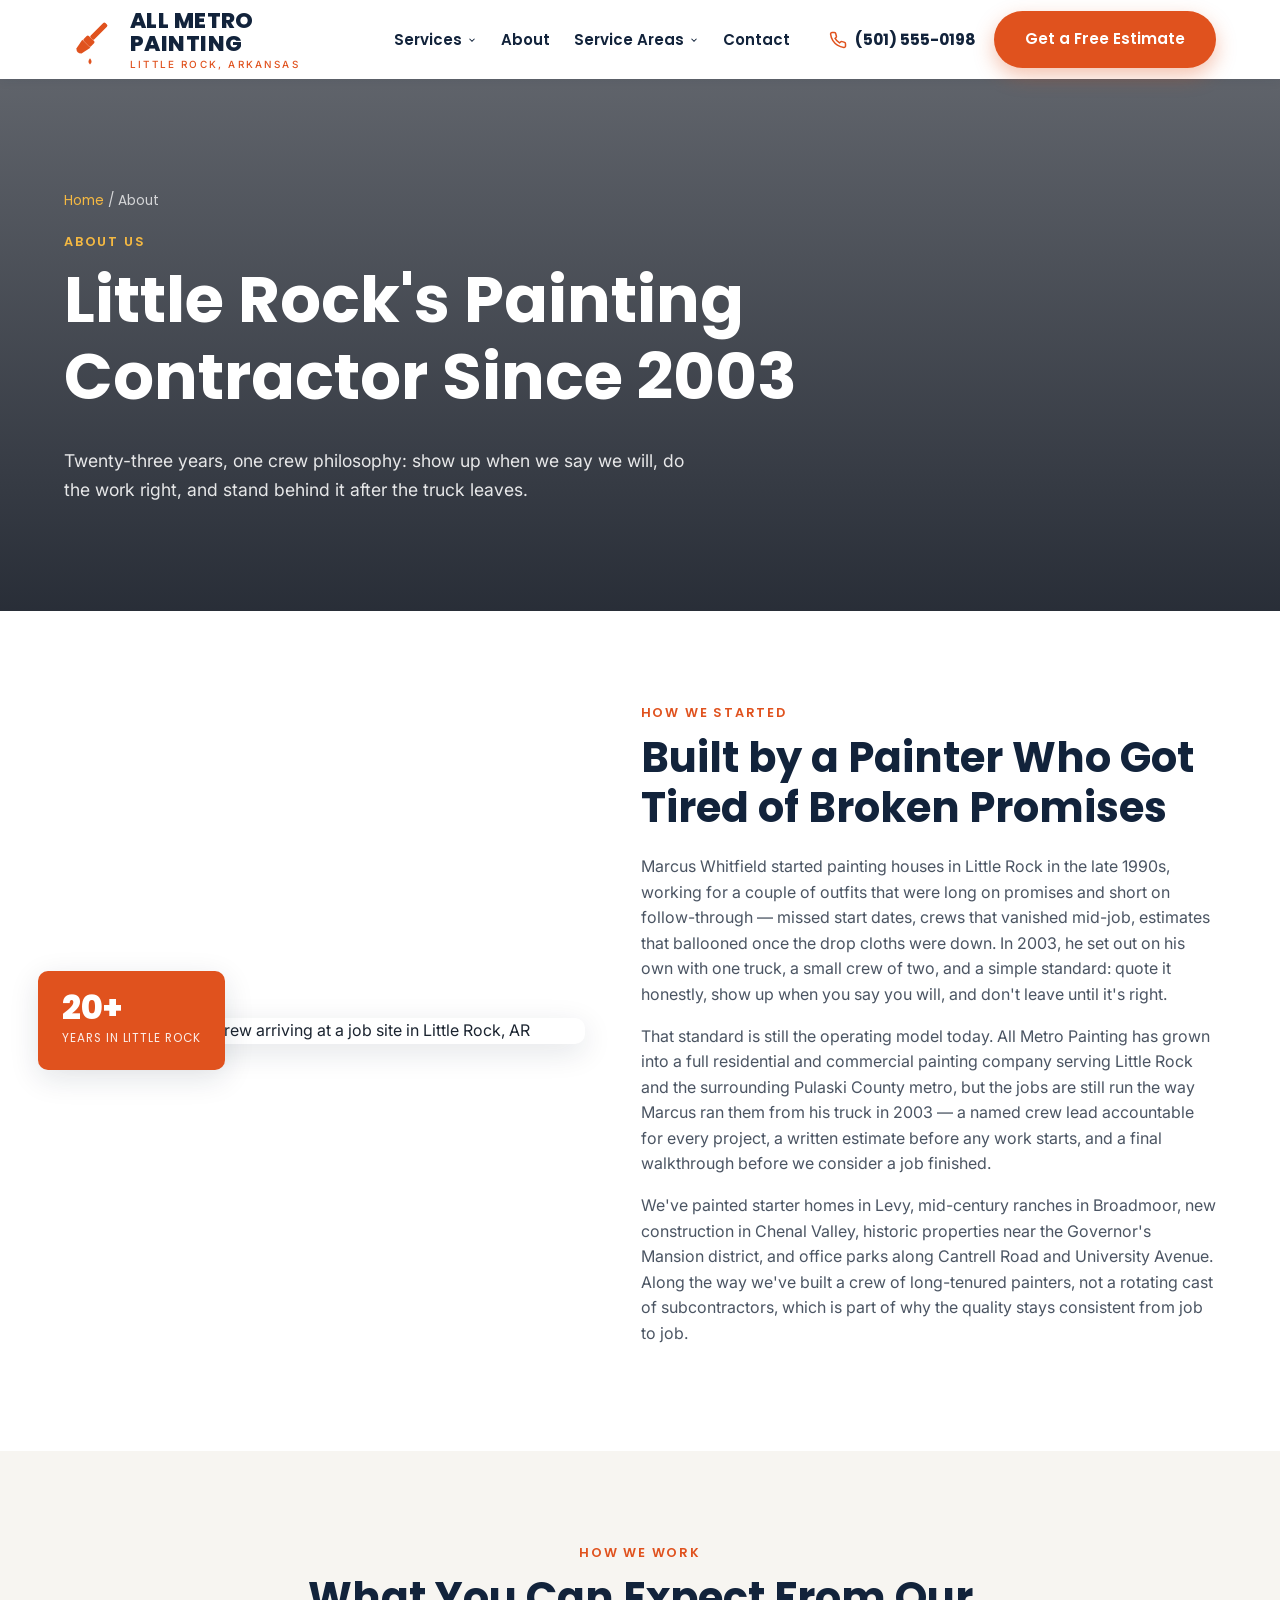
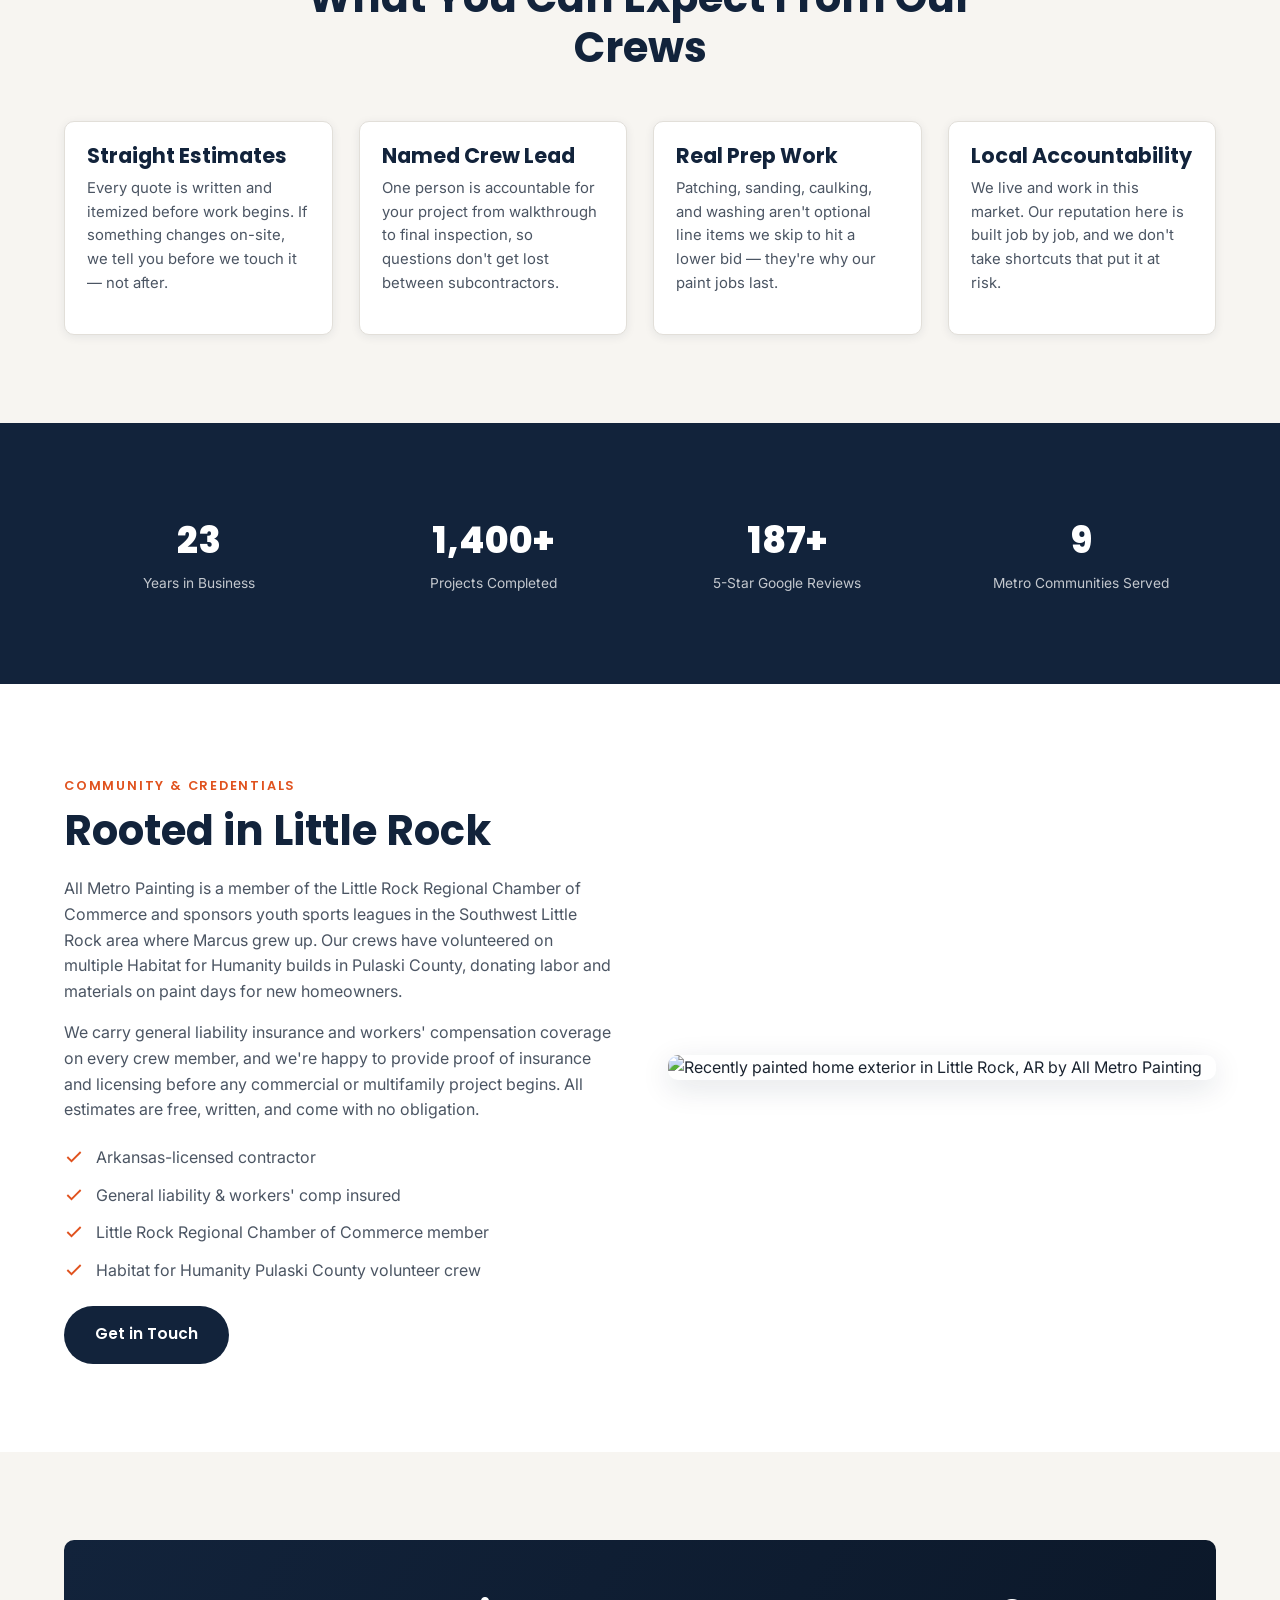
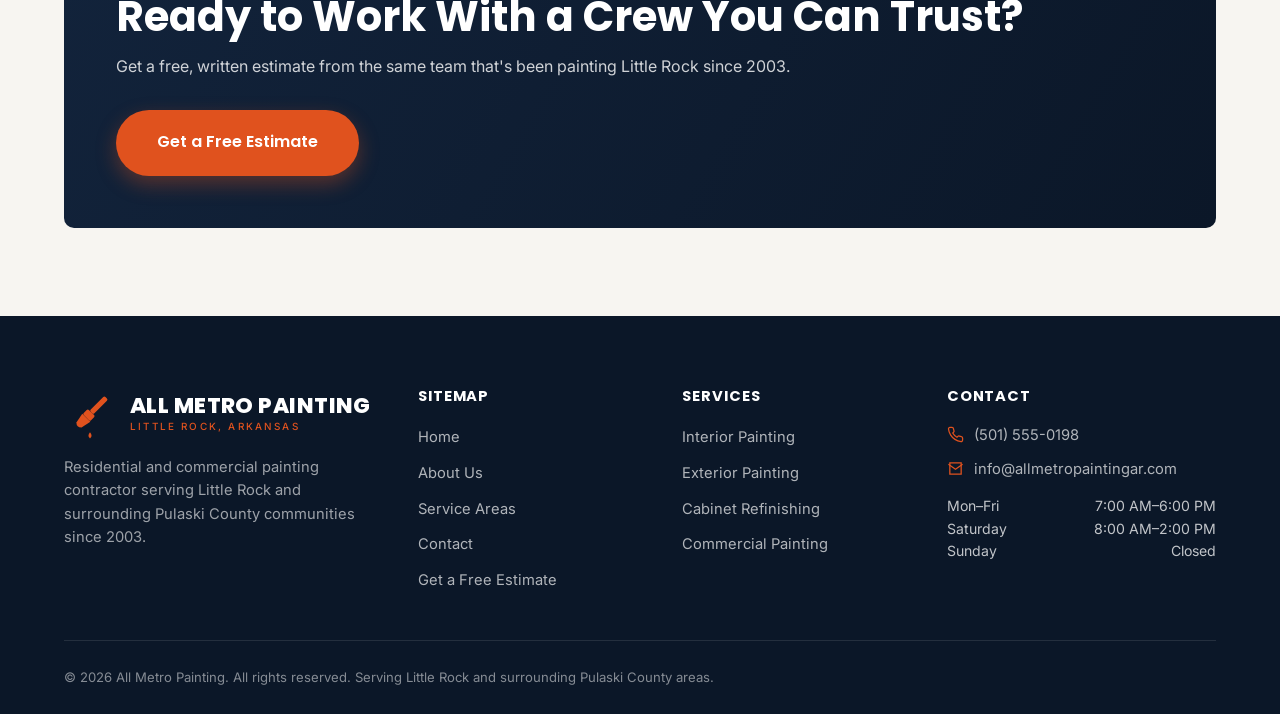
==== about.html @ 808b61f5 "Add files via upload Initial deployment" ====
<!DOCTYPE html>
<html lang="en">
<head>
<meta charset="UTF-8">
<meta name="viewport" content="width=device-width, initial-scale=1.0">
<title>About All Metro Painting | Little Rock Painting Contractor Since 2003</title>
<meta name="description" content="All Metro Painting has served Little Rock, AR and Pulaski County since 2003. Learn about our founder, our crew, and our approach to residential and commercial painting.">
<link rel="canonical" href="https://www.allmetropaintingar.com/about.html">
<link rel="preconnect" href="https://fonts.googleapis.com">
<link href="https://fonts.googleapis.com/css2?family=Inter:wght@400;500;600;700&family=Poppins:wght@600;700;800&display=swap" rel="stylesheet">
<link rel="stylesheet" href="css/style.css">
</head>
<body class="inner-page">

<header class="site-header">
  <div class="container nav-inner">
    <a href="index.html" class="brand" aria-label="All Metro Painting home">
      <svg class="brand-icon" viewBox="0 0 100 100" xmlns="http://www.w3.org/2000/svg" aria-hidden="true">
        <g transform="rotate(45 50 50)">
          <rect class="brush-body" x="45" y="6" width="10" height="40" rx="3"/>
          <rect class="brush-body" x="40" y="46" width="20" height="14" rx="3"/>
          <path class="brush-body" d="M39 60 L61 60 L57 80 Q50 87 43 80 Z"/>
        </g>
        <path class="drip" d="M50 85 Q56 92 50 97 Q44 92 50 85 Z"/>
      </svg>
      <span class="brand-word">ALL METRO PAINTING<span>Little Rock, Arkansas</span></span>
    </a>
    <nav aria-label="Primary">
      <ul class="nav-links">
        <li class="has-dropdown">
          <button class="nav-toplink" aria-haspopup="true">Services
            <svg class="caret" viewBox="0 0 24 24" fill="none" stroke="currentColor" stroke-width="2.5"><polyline points="6 9 12 15 18 9"/></svg>
          </button>
          <div class="dropdown mega">
            <a class="drop-link" href="services/interior-painting.html">
              <svg class="di" viewBox="0 0 24 24" fill="none" stroke="currentColor" stroke-width="1.8"><path d="M3 21h18M6 21V9l6-5 6 5v12M9 21v-6h6v6"/></svg>
              <span><strong>Interior Painting</strong><small>Walls, trim, ceilings & cabinetry</small></span>
            </a>
            <a class="drop-link" href="services/exterior-painting.html">
              <svg class="di" viewBox="0 0 24 24" fill="none" stroke="currentColor" stroke-width="1.8"><path d="M3 12l9-9 9 9M5 10v10h14V10"/></svg>
              <span><strong>Exterior Painting</strong><small>Siding, trim, stucco & fascia</small></span>
            </a>
            <a class="drop-link" href="services/cabinet-refinishing.html">
              <svg class="di" viewBox="0 0 24 24" fill="none" stroke="currentColor" stroke-width="1.8"><rect x="4" y="3" width="16" height="18" rx="1"/><path d="M12 3v18M8 8h.01M16 14h.01"/></svg>
              <span><strong>Cabinet Refinishing</strong><small>Factory-smooth spray finishes</small></span>
            </a>
            <a class="drop-link" href="services/commercial-painting.html">
              <svg class="di" viewBox="0 0 24 24" fill="none" stroke="currentColor" stroke-width="1.8"><path d="M3 21h18M5 21V7l7-4 7 4v14M9 21v-5h6v5M9 10h.01M15 10h.01M9 14h.01M15 14h.01"/></svg>
              <span><strong>Commercial Painting</strong><small>Retail, office & multifamily</small></span>
            </a>
          </div>
        </li>
        <li><a href="about.html">About</a></li>
        <li class="has-dropdown">
          <button class="nav-toplink" aria-haspopup="true">Service Areas
            <svg class="caret" viewBox="0 0 24 24" fill="none" stroke="currentColor" stroke-width="2.5"><polyline points="6 9 12 15 18 9"/></svg>
          </button>
          <div class="dropdown areas-drop">
            <a class="drop-link" href="service-areas.html"><span><strong>Little Rock</strong><small>Primary service area</small></span></a>
            <a class="drop-link" href="service-areas.html#north-little-rock"><span><strong>North Little Rock</strong></span></a>
            <a class="drop-link" href="service-areas.html#sherwood"><span><strong>Sherwood</strong></span></a>
            <a class="drop-link" href="service-areas.html#maumelle"><span><strong>Maumelle</strong></span></a>
            <a class="drop-link" href="service-areas.html#jacksonville"><span><strong>Jacksonville</strong></span></a>
            <a class="drop-link" href="service-areas.html#cabot"><span><strong>Cabot</strong></span></a>
            <a class="drop-link" href="service-areas.html#bryant"><span><strong>Bryant</strong></span></a>
            <a class="drop-link" href="service-areas.html#benton"><span><strong>Benton</strong></span></a>
            <a class="drop-link" href="service-areas.html#conway"><span><strong>Conway</strong></span></a>
          </div>
        </li>
        <li><a href="contact.html">Contact</a></li>
      </ul>
    </nav>
    <div class="nav-right">
      <a href="tel:+15015550198" class="nav-phone">
        <svg viewBox="0 0 24 24" fill="none" stroke="currentColor" stroke-width="2"><path d="M22 16.92v3a2 2 0 0 1-2.18 2 19.8 19.8 0 0 1-8.63-3.07 19.5 19.5 0 0 1-6-6 19.8 19.8 0 0 1-3.07-8.67A2 2 0 0 1 4.11 2h3a2 2 0 0 1 2 1.72c.127.96.362 1.903.7 2.81a2 2 0 0 1-.45 2.11L8.09 9.91a16 16 0 0 0 6 6l1.27-1.27a2 2 0 0 1 2.11-.45c.907.338 1.85.573 2.81.7A2 2 0 0 1 22 16.92z"/></svg>
        <span class="nav-phone-text">(501) 555-0198</span>
      </a>
      <a href="#" class="btn btn-accent" data-open-quote="">Get a Free Estimate</a>
      <button class="nav-toggle" aria-label="Open menu">
        <svg viewBox="0 0 24 24" fill="none" stroke="currentColor" stroke-width="2"><line x1="3" y1="6" x2="21" y2="6"/><line x1="3" y1="12" x2="21" y2="12"/><line x1="3" y1="18" x2="21" y2="18"/></svg>
      </button>
    </div>
  </div>
</header>

<div class="drawer-backdrop"></div>
<div class="mobile-drawer">
  <div class="mobile-drawer-head">
    <span class="brand-word" style="color:var(--navy)">ALL METRO<span>Little Rock, Arkansas</span></span>
    <button class="modal-close drawer-close" aria-label="Close menu">
      <svg viewBox="0 0 24 24" fill="none" stroke="currentColor" stroke-width="2"><line x1="18" y1="6" x2="6" y2="18"/><line x1="6" y1="6" x2="18" y2="18"/></svg>
    </button>
  </div>
  <ul>
    <li>
      <button class="m-toggle">Services
        <svg width="18" height="18" viewBox="0 0 24 24" fill="none" stroke="currentColor" stroke-width="2.5"><polyline points="6 9 12 15 18 9"/></svg>
      </button>
      <div class="mobile-sub">
        <a href="services/interior-painting.html">Interior Painting</a>
        <a href="services/exterior-painting.html">Exterior Painting</a>
        <a href="services/cabinet-refinishing.html">Cabinet Refinishing</a>
        <a href="services/commercial-painting.html">Commercial Painting</a>
      </div>
    </li>
    <li><a href="about.html">About</a></li>
    <li>
      <button class="m-toggle">Service Areas
        <svg width="18" height="18" viewBox="0 0 24 24" fill="none" stroke="currentColor" stroke-width="2.5"><polyline points="6 9 12 15 18 9"/></svg>
      </button>
      <div class="mobile-sub">
        <a href="service-areas.html">Little Rock</a>
        <a href="service-areas.html#north-little-rock">North Little Rock</a>
        <a href="service-areas.html#sherwood">Sherwood</a>
        <a href="service-areas.html#maumelle">Maumelle</a>
        <a href="service-areas.html#jacksonville">Jacksonville</a>
        <a href="service-areas.html#cabot">Cabot</a>
        <a href="service-areas.html#bryant">Bryant</a>
        <a href="service-areas.html#benton">Benton</a>
        <a href="service-areas.html#conway">Conway</a>
      </div>
    </li>
    <li><a href="contact.html">Contact</a></li>
    <li><a href="tel:+15015550198">(501) 555-0198</a></li>
  </ul>
  <a href="#" class="btn btn-accent btn-block" data-open-quote="">Get a Free Estimate</a>
</div>

<!-- ===================== PAGE HEADER ===================== -->
<header class="page-header" style="background-image:url('images/about-team.jpg');">
  <div class="container page-header-inner">
    <p class="breadcrumb"><a href="index.html">Home</a> / About</p>
    <span class="eyebrow">About Us</span>
    <h1>Little Rock's Painting Contractor Since 2003</h1>
    <p class="lead">Twenty-three years, one crew philosophy: show up when we say we will, do the work right, and stand behind it after the truck leaves.</p>
  </div>
</header>

<!-- ===================== STORY ===================== -->
<section>
  <div class="container about-grid">
    <div class="about-media">
      <img src="images/about-team.jpg" alt="All Metro Painting crew arriving at a job site in Little Rock, AR">
      <div class="about-badge"><span class="num">20+</span><span class="lbl">Years in Little Rock</span></div>
    </div>
    <div>
      <span class="eyebrow">How We Started</span>
      <h2>Built by a Painter Who Got Tired of Broken Promises</h2>
      <p>Marcus Whitfield started painting houses in Little Rock in the late 1990s, working for a couple of outfits that were long on promises and short on follow-through &mdash; missed start dates, crews that vanished mid-job, estimates that ballooned once the drop cloths were down. In 2003, he set out on his own with one truck, a small crew of two, and a simple standard: quote it honestly, show up when you say you will, and don't leave until it's right.</p>
      <p>That standard is still the operating model today. All Metro Painting has grown into a full residential and commercial painting company serving Little Rock and the surrounding Pulaski County metro, but the jobs are still run the way Marcus ran them from his truck in 2003 &mdash; a named crew lead accountable for every project, a written estimate before any work starts, and a final walkthrough before we consider a job finished.</p>
      <p>We've painted starter homes in Levy, mid-century ranches in Broadmoor, new construction in Chenal Valley, historic properties near the Governor's Mansion district, and office parks along Cantrell Road and University Avenue. Along the way we've built a crew of long-tenured painters, not a rotating cast of subcontractors, which is part of why the quality stays consistent from job to job.</p>
    </div>
  </div>
</section>

<!-- ===================== VALUES ===================== -->
<section class="section-alt">
  <div class="container">
    <div class="section-head center">
      <span class="eyebrow">How We Work</span>
      <h2>What You Can Expect From Our Crews</h2>
    </div>
    <div class="services-grid" style="grid-template-columns:repeat(4,1fr);">
      <div class="service-card"><div class="body">
        <h3>Straight Estimates</h3>
        <p>Every quote is written and itemized before work begins. If something changes on-site, we tell you before we touch it &mdash; not after.</p>
      </div></div>
      <div class="service-card"><div class="body">
        <h3>Named Crew Lead</h3>
        <p>One person is accountable for your project from walkthrough to final inspection, so questions don't get lost between subcontractors.</p>
      </div></div>
      <div class="service-card"><div class="body">
        <h3>Real Prep Work</h3>
        <p>Patching, sanding, caulking, and washing aren't optional line items we skip to hit a lower bid &mdash; they're why our paint jobs last.</p>
      </div></div>
      <div class="service-card"><div class="body">
        <h3>Local Accountability</h3>
        <p>We live and work in this market. Our reputation here is built job by job, and we don't take shortcuts that put it at risk.</p>
      </div></div>
    </div>
  </div>
</section>

<!-- ===================== STATS ===================== -->
<section class="section-navy">
  <div class="container stat-band">
    <div class="stat"><span class="num">23</span><span class="lbl">Years in Business</span></div>
    <div class="stat"><span class="num">1,400+</span><span class="lbl">Projects Completed</span></div>
    <div class="stat"><span class="num">187+</span><span class="lbl">5-Star Google Reviews</span></div>
    <div class="stat"><span class="num">9</span><span class="lbl">Metro Communities Served</span></div>
  </div>
</section>

<!-- ===================== COMMUNITY / CREDENTIALS ===================== -->
<section>
  <div class="container split reverse">
    <div>
      <span class="eyebrow">Community &amp; Credentials</span>
      <h2>Rooted in Little Rock</h2>
      <p>All Metro Painting is a member of the Little Rock Regional Chamber of Commerce and sponsors youth sports leagues in the Southwest Little Rock area where Marcus grew up. Our crews have volunteered on multiple Habitat for Humanity builds in Pulaski County, donating labor and materials on paint days for new homeowners.</p>
      <p>We carry general liability insurance and workers' compensation coverage on every crew member, and we're happy to provide proof of insurance and licensing before any commercial or multifamily project begins. All estimates are free, written, and come with no obligation.</p>
      <ul class="checklist">
        <li><svg viewBox="0 0 24 24" fill="none" stroke="currentColor" stroke-width="2.2"><polyline points="20 6 9 17 4 12"/></svg> Arkansas-licensed contractor</li>
        <li><svg viewBox="0 0 24 24" fill="none" stroke="currentColor" stroke-width="2.2"><polyline points="20 6 9 17 4 12"/></svg> General liability &amp; workers' comp insured</li>
        <li><svg viewBox="0 0 24 24" fill="none" stroke="currentColor" stroke-width="2.2"><polyline points="20 6 9 17 4 12"/></svg> Little Rock Regional Chamber of Commerce member</li>
        <li><svg viewBox="0 0 24 24" fill="none" stroke="currentColor" stroke-width="2.2"><polyline points="20 6 9 17 4 12"/></svg> Habitat for Humanity Pulaski County volunteer crew</li>
      </ul>
      <a href="contact.html" class="btn btn-navy">Get in Touch</a>
    </div>
    <div class="media">
      <img src="images/hero-exterior-painting.jpg" alt="Recently painted home exterior in Little Rock, AR by All Metro Painting">
    </div>
  </div>
</section>

<!-- ===================== CTA BAND ===================== -->
<section class="section-alt">
  <div class="container">
    <div class="cta-band">
      <div>
        <h2>Ready to Work With a Crew You Can Trust?</h2>
        <p>Get a free, written estimate from the same team that's been painting Little Rock since 2003.</p>
      </div>
      <a href="#" class="btn btn-accent btn-lg" data-open-quote="">Get a Free Estimate</a>
    </div>
  </div>
</section>

<!-- ===================== FOOTER ===================== -->
<footer class="site-footer">
  <div class="container">
    <div class="footer-grid">
      <div class="footer-brand">
        <a href="index.html" class="brand">
          <svg class="brand-icon" viewBox="0 0 100 100" xmlns="http://www.w3.org/2000/svg" aria-hidden="true" width="42" height="42">
            <g transform="rotate(45 50 50)">
              <rect class="brush-body" x="45" y="6" width="10" height="40" rx="3"/>
              <rect class="brush-body" x="40" y="46" width="20" height="14" rx="3"/>
              <path class="brush-body" d="M39 60 L61 60 L57 80 Q50 87 43 80 Z"/>
            </g>
            <path class="drip" d="M50 85 Q56 92 50 97 Q44 92 50 85 Z"/>
          </svg>
          <span class="brand-word">ALL METRO PAINTING<span>Little Rock, Arkansas</span></span>
        </a>
        <p>Residential and commercial painting contractor serving Little Rock and surrounding Pulaski County communities since 2003.</p>
      </div>
      <div>
        <h4>Sitemap</h4>
        <ul>
          <li><a href="index.html">Home</a></li>
          <li><a href="about.html">About Us</a></li>
          <li><a href="service-areas.html">Service Areas</a></li>
          <li><a href="contact.html">Contact</a></li>
          <li><a href="#" data-open-quote="">Get a Free Estimate</a></li>
        </ul>
      </div>
      <div>
        <h4>Services</h4>
        <ul>
          <li><a href="services/interior-painting.html">Interior Painting</a></li>
          <li><a href="services/exterior-painting.html">Exterior Painting</a></li>
          <li><a href="services/cabinet-refinishing.html">Cabinet Refinishing</a></li>
          <li><a href="services/commercial-painting.html">Commercial Painting</a></li>
        </ul>
      </div>
      <div>
        <h4>Contact</h4>
        <ul class="footer-contact">
          <li><svg viewBox="0 0 24 24" fill="none" stroke="currentColor" stroke-width="1.8"><path d="M22 16.92v3a2 2 0 0 1-2.18 2 19.8 19.8 0 0 1-8.63-3.07 19.5 19.5 0 0 1-6-6 19.8 19.8 0 0 1-3.07-8.67A2 2 0 0 1 4.11 2h3a2 2 0 0 1 2 1.72c.127.96.362 1.903.7 2.81a2 2 0 0 1-.45 2.11L8.09 9.91a16 16 0 0 0 6 6l1.27-1.27a2 2 0 0 1 2.11-.45c.907.338 1.85.573 2.81.7A2 2 0 0 1 22 16.92z"/></svg> <a href="tel:+15015550198">(501) 555-0198</a></li>
          <li><svg viewBox="0 0 24 24" fill="none" stroke="currentColor" stroke-width="1.8"><path d="M4 4h16v16H4z"/><path d="M22 6l-10 7L2 6"/></svg> <a href="mailto:info@allmetropaintingar.com">info@allmetropaintingar.com</a></li>
        </ul>
        <div style="margin-top:14px;">
          <div class="footer-hours-row"><span>Mon&ndash;Fri</span><span>7:00 AM&ndash;6:00 PM</span></div>
          <div class="footer-hours-row"><span>Saturday</span><span>8:00 AM&ndash;2:00 PM</span></div>
          <div class="footer-hours-row"><span>Sunday</span><span>Closed</span></div>
        </div>
      </div>
    </div>
    <div class="footer-bottom">
      <span>&copy; 2026 All Metro Painting. All rights reserved. Serving Little Rock and surrounding Pulaski County areas.</span>
    </div>
  </div>
</footer>

<!-- ===================== QUOTE MODAL ===================== -->
<div class="modal-overlay">
  <div class="modal-box">
    <button class="modal-close" data-close-quote aria-label="Close">
      <svg viewBox="0 0 24 24" fill="none" stroke="currentColor" stroke-width="2"><line x1="18" y1="6" x2="6" y2="18"/><line x1="6" y1="6" x2="18" y2="18"/></svg>
    </button>
    <h2>Get a Free Estimate</h2>
    <p class="sub">Fill out the form and a member of our Little Rock team will follow up within one business day.</p>
    <form id="quote-form" class="js-quote-form">
      <div class="form-row">
        <div class="form-field"><label for="quote-name">Full Name</label><input type="text" id="quote-name" required></div>
        <div class="form-field"><label for="quote-phone">Phone</label><input type="tel" id="quote-phone" required></div>
      </div>
      <div class="form-field"><label for="quote-email">Email</label><input type="email" id="quote-email" required></div>
      <div class="form-field">
        <label for="quote-service">Service Needed</label>
        <select id="quote-service">
          <option value="">Select a service</option>
          <option value="interior">Interior Painting</option>
          <option value="exterior">Exterior Painting</option>
          <option value="cabinets">Cabinet Refinishing</option>
          <option value="commercial">Commercial Painting</option>
        </select>
      </div>
      <div class="form-field"><label for="quote-details">Project Details</label><textarea id="quote-details" rows="4" placeholder="Tell us about your space, timeline, and any details that help us scope the job."></textarea></div>
      <button type="submit" class="btn btn-accent btn-block btn-lg">Request Free Estimate</button>
      <p class="form-note">By submitting, you agree to be contacted about your project. We never share your information.</p>
    </form>
    <div class="form-success">
      <svg viewBox="0 0 24 24" fill="none" stroke="currentColor" stroke-width="1.6"><circle cx="12" cy="12" r="10"/><polyline points="8 12 11 15 16 9"/></svg>
      <h2>Request Received</h2>
      <p>Thanks &mdash; a member of our team will reach out within one business day to schedule your free estimate.</p>
    </div>
  </div>
</div>

<script src="js/script.js"></script>
</body>
</html>
---- css/style.css ----
/* ==========================================================================
   All Metro Painting — core stylesheet
   ========================================================================== */

:root {
  --navy: #12233B;
  --navy-dark: #0B1728;
  --navy-light: #1E3A5F;
  --accent: #E0521E;
  --accent-dark: #B93F13;
  --gold: #F5B942;
  --offwhite: #F7F5F1;
  --cream: #FBF9F6;
  --white: #FFFFFF;
  --ink: #1B2430;
  --gray-700: #4B5563;
  --gray-500: #6B7280;
  --gray-300: #D6D3CC;
  --gray-200: #E7E4DD;
  --border: #E2DFD9;

  --font-head: 'Poppins', 'Segoe UI', Arial, sans-serif;
  --font-body: 'Inter', 'Segoe UI', Arial, sans-serif;

  --container: 1200px;
  --radius: 10px;
  --radius-sm: 6px;
  --shadow-sm: 0 2px 10px rgba(18, 35, 59, 0.08);
  --shadow-md: 0 8px 30px rgba(18, 35, 59, 0.12);
  --shadow-lg: 0 20px 50px rgba(18, 35, 59, 0.22);
}

* { box-sizing: border-box; }
html { scroll-behavior: smooth; }

body {
  margin: 0;
  font-family: var(--font-body);
  color: var(--ink);
  background: var(--white);
  line-height: 1.6;
  -webkit-font-smoothing: antialiased;
}

img { max-width: 100%; display: block; }
a { color: inherit; text-decoration: none; }
ul { margin: 0; padding: 0; list-style: none; }
button { font-family: inherit; cursor: pointer; }

h1, h2, h3, h4 {
  font-family: var(--font-head);
  color: var(--navy);
  line-height: 1.2;
  margin: 0 0 .5em;
  font-weight: 700;
}

h1 { font-size: clamp(2.4rem, 5vw, 4rem); }
h2 { font-size: clamp(1.9rem, 3.4vw, 2.6rem); }
h3 { font-size: 1.3rem; }
p { margin: 0 0 1em; color: var(--gray-700); }

.container {
  max-width: var(--container);
  margin: 0 auto;
  padding: 0 24px;
}

.eyebrow {
  display: inline-block;
  font-family: var(--font-head);
  font-weight: 600;
  font-size: .8rem;
  letter-spacing: .14em;
  text-transform: uppercase;
  color: var(--accent);
  margin-bottom: .75em;
}

.section-head {
  max-width: 720px;
  margin: 0 0 3rem;
}
.section-head.center { margin-left: auto; margin-right: auto; text-align: center; }
.section-head p { font-size: 1.08rem; }

section { padding: 5.5rem 0; }
.section-alt { background: var(--offwhite); }
.section-navy { background: var(--navy); color: var(--white); }
.section-navy h2, .section-navy h3 { color: var(--white); }
.section-navy p { color: rgba(255,255,255,.78); }

/* ---------- Buttons ---------- */
.btn {
  display: inline-flex;
  align-items: center;
  justify-content: center;
  gap: .5em;
  padding: .95em 1.9em;
  border-radius: 999px;
  font-family: var(--font-head);
  font-weight: 600;
  font-size: .96rem;
  border: 2px solid transparent;
  transition: transform .15s ease, box-shadow .15s ease, background .15s ease, color .15s ease, border-color .15s ease;
  white-space: nowrap;
}
.btn-accent {
  background: var(--accent);
  color: var(--white);
  box-shadow: 0 8px 20px rgba(224,82,30,.35);
}
.btn-accent:hover { background: var(--accent-dark); transform: translateY(-2px); }
.btn-outline {
  background: transparent;
  color: var(--white);
  border-color: rgba(255,255,255,.55);
}
.btn-outline:hover { background: rgba(255,255,255,.12); border-color: var(--white); }
.btn-navy {
  background: var(--navy);
  color: var(--white);
}
.btn-navy:hover { background: var(--navy-light); transform: translateY(-2px); }
.btn-ghost-navy {
  background: transparent;
  color: var(--navy);
  border-color: var(--navy);
}
.btn-ghost-navy:hover { background: var(--navy); color: var(--white); }
.btn-block { width: 100%; }
.btn-lg { padding: 1.1em 2.4em; font-size: 1.02rem; }

/* ==========================================================================
   Header / Nav
   ========================================================================== */
.site-header {
  position: fixed;
  top: 0; left: 0; right: 0;
  z-index: 500;
  padding: 18px 0;
  transition: background .25s ease, box-shadow .25s ease, padding .25s ease;
}
.site-header.is-transparent {
  background: linear-gradient(to bottom, rgba(11,23,40,.55), rgba(11,23,40,0));
}
.site-header.is-solid,
.site-header.nav-solid {
  background: var(--white);
  box-shadow: var(--shadow-sm);
  padding: 10px 0;
}

.nav-inner {
  display: flex;
  align-items: center;
  justify-content: flex-start;
  gap: 28px;
}

/* Logo */
.brand {
  display: flex;
  align-items: center;
  gap: 14px;
}
.brand-icon { width: 52px; height: 52px; flex-shrink: 0; }
.brand-icon .drip { fill: var(--accent); }
.brand-icon .brush-body { fill: var(--accent); }
.brand-icon .brush-outline { stroke: var(--white); }
.site-header.is-solid .brand-icon .brush-outline,
.site-header.nav-solid .brand-icon .brush-outline { stroke: var(--white); }
.brand-word {
  font-family: var(--font-head);
  font-weight: 800;
  font-size: 1.36rem;
  letter-spacing: .02em;
  line-height: 1.05;
  color: var(--white);
  transition: color .2s ease;
}
.brand-word span {
  display: block;
  font-family: var(--font-body);
  font-weight: 500;
  font-size: .62rem;
  letter-spacing: .22em;
  text-transform: uppercase;
  color: var(--accent);
  margin-top: 3px;
}
.site-header.is-solid .brand-word,
.site-header.nav-solid .brand-word,
.page-header-inner .brand-word,
.inner-page .brand-word { color: var(--navy); }

/* Nav links */
.nav-links {
  display: flex;
  align-items: center;
  gap: 2px;
  margin: 0;
}
.nav-links > li { position: relative; }
.nav-links > li > a,
.nav-links > li > button.nav-toplink {
  display: flex;
  align-items: center;
  gap: 5px;
  padding: 10px 11px;
  font-family: var(--font-head);
  font-weight: 600;
  font-size: .94rem;
  color: var(--white);
  white-space: nowrap;
  border: none;
  background: none;
  border-radius: 6px;
  transition: color .2s ease, background .2s ease;
}
.site-header.is-solid .nav-links > li > a,
.site-header.nav-solid .nav-links > li > a,
.site-header.is-solid .nav-links > li > button.nav-toplink,
.site-header.nav-solid .nav-links > li > button.nav-toplink { color: var(--navy); }

.nav-links > li > a:hover,
.nav-links > li > button.nav-toplink:hover { background: rgba(255,255,255,.14); }
.site-header.is-solid .nav-links > li > a:hover,
.site-header.nav-solid .nav-links > li > a:hover,
.site-header.is-solid .nav-links > li > button.nav-toplink:hover,
.site-header.nav-solid .nav-links > li > button.nav-toplink:hover { background: var(--offwhite); }

.caret { width: 10px; height: 10px; transition: transform .2s ease; }
li.has-dropdown:hover .caret,
li.has-dropdown.open .caret { transform: rotate(180deg); }

.dropdown {
  position: absolute;
  top: 100%;
  left: 0;
  min-width: 300px;
  background: var(--white);
  border-radius: var(--radius);
  box-shadow: var(--shadow-lg);
  padding: 10px;
  opacity: 0;
  visibility: hidden;
  transform: translateY(8px);
  transition: opacity .18s ease, transform .18s ease, visibility .18s ease;
}
li.has-dropdown:hover .dropdown,
li.has-dropdown.open .dropdown { opacity: 1; visibility: visible; transform: translateY(4px); }

.dropdown.mega { min-width: 460px; padding: 16px; display: grid; grid-template-columns: 1fr 1fr; gap: 6px; }
.dropdown a.drop-link {
  display: flex;
  align-items: center;
  gap: 12px;
  padding: 12px;
  border-radius: 8px;
  color: var(--navy);
}
.dropdown a.drop-link:hover { background: var(--offwhite); }
.drop-link .di { width: 30px; height: 30px; color: var(--accent); flex-shrink: 0; }
.drop-link strong { display: block; font-family: var(--font-head); font-size: .92rem; }
.drop-link small { color: var(--gray-500); font-size: .78rem; }

.dropdown.areas-drop { min-width: 320px; }
.dropdown.areas-drop a.drop-link { padding: 10px 12px; }

.nav-right {
  display: flex;
  align-items: center;
  gap: 18px;
  margin-left: auto;
  flex-shrink: 0;
}
.nav-phone {
  display: flex;
  align-items: center;
  gap: 8px;
  font-family: var(--font-head);
  font-weight: 700;
  font-size: .98rem;
  color: var(--white);
}
.site-header.is-solid .nav-phone,
.site-header.nav-solid .nav-phone { color: var(--navy); }
.nav-phone svg { width: 18px; height: 18px; color: var(--accent); }

.nav-toggle {
  display: none;
  background: none;
  border: none;
  width: 40px; height: 40px;
  color: var(--white);
}
.site-header.is-solid .nav-toggle, .site-header.nav-solid .nav-toggle { color: var(--navy); }

/* ==========================================================================
   Hero
   ========================================================================== */
.hero {
  position: relative;
  min-height: 100vh;
  width: 100%;
  display: flex;
  align-items: flex-end;
  background-size: cover;
  background-position: center;
  overflow: hidden;
}
.hero::before {
  content: "";
  position: absolute;
  inset: 0;
  background:
    linear-gradient(to top, rgba(11,17,28,.92) 0%, rgba(11,17,28,.55) 32%, rgba(11,17,28,.15) 58%, rgba(11,17,28,.05) 100%),
    linear-gradient(to right, rgba(11,17,28,.55) 0%, rgba(11,17,28,.05) 55%);
}
.hero-content {
  position: relative;
  z-index: 2;
  padding: 0 24px 5.5rem;
  max-width: var(--container);
  margin: 0 auto;
  width: 100%;
  color: var(--white);
}
.hero-content .eyebrow { color: var(--gold); }
.hero-content h1 {
  color: var(--white);
  max-width: 780px;
  margin-bottom: .4em;
}
.hero-sub {
  font-size: 1.18rem;
  color: rgba(255,255,255,.9);
  max-width: 640px;
  margin-bottom: 1.8rem;
}
.hero-ctas { display: flex; gap: 14px; flex-wrap: wrap; margin-bottom: 2rem; }
.hero-badges { display: flex; gap: 12px; flex-wrap: wrap; }
.badge-pill {
  display: flex;
  align-items: center;
  gap: 8px;
  background: rgba(255,255,255,.14);
  backdrop-filter: blur(10px);
  -webkit-backdrop-filter: blur(10px);
  border: 1px solid rgba(255,255,255,.28);
  border-radius: 999px;
  padding: 10px 18px;
  font-family: var(--font-head);
  font-weight: 600;
  font-size: .88rem;
  color: var(--white);
}
.badge-pill .stars { color: var(--gold); letter-spacing: 1px; }
.badge-pill .google-g { flex-shrink: 0; }
.hero-scroll {
  position: absolute;
  bottom: 28px; left: 50%;
  transform: translateX(-50%);
  z-index: 2;
  color: rgba(255,255,255,.75);
  animation: bob 2s ease-in-out infinite;
}
@keyframes bob { 0%,100% { transform: translate(-50%,0); } 50% { transform: translate(-50%,8px); } }

/* Inner page header (non-home) */
.page-header {
  position: relative;
  padding: 190px 0 90px;
  background-size: cover;
  background-position: center;
  color: var(--white);
}
.page-header::before {
  content: "";
  position: absolute; inset: 0;
  background: linear-gradient(to top, rgba(11,17,28,.88), rgba(11,17,28,.62));
}
.page-header-inner { position: relative; z-index: 2; }
.page-header .eyebrow { color: var(--gold); }
.page-header h1 { color: var(--white); max-width: 760px; }
.page-header p.lead { color: rgba(255,255,255,.88); max-width: 620px; font-size: 1.1rem; }
.breadcrumb { font-size: .85rem; color: rgba(255,255,255,.75); margin-bottom: 1rem; font-family: var(--font-head); }
.breadcrumb a { color: var(--gold); }

/* ==========================================================================
   Reviews strip
   ========================================================================== */
.reviews-strip { background: var(--navy); padding: 4rem 0; overflow: hidden; }
.reviews-head {
  display: flex; align-items: center; justify-content: space-between; gap: 24px;
  margin-bottom: 2.2rem; flex-wrap: wrap;
}
.reviews-head h2 { color: var(--white); margin: 0; }
.reviews-agg { display: flex; align-items: center; gap: 10px; color: var(--white); font-family: var(--font-head); }
.reviews-agg .stars { color: var(--gold); font-size: 1.1rem; letter-spacing: 2px; }
.reviews-track {
  display: flex;
  gap: 20px;
  overflow-x: auto;
  scroll-snap-type: x mandatory;
  padding-bottom: 12px;
  -ms-overflow-style: none;
  scrollbar-width: thin;
}
.review-card {
  scroll-snap-align: start;
  flex: 0 0 300px;
  background: var(--navy-light);
  border: 1px solid rgba(255,255,255,.1);
  border-radius: var(--radius);
  padding: 22px;
}
.review-card .stars { color: var(--gold); letter-spacing: 2px; margin-bottom: 10px; display: block; }
.review-card p { color: rgba(255,255,255,.92); font-size: .95rem; margin-bottom: 14px; }
.review-meta { display: flex; align-items: center; gap: 10px; }
.review-avatar {
  width: 38px; height: 38px; border-radius: 50%;
  background: var(--accent); color: var(--white);
  display: flex; align-items: center; justify-content: center;
  font-family: var(--font-head); font-weight: 700; font-size: .85rem;
}
.review-name { font-family: var(--font-head); font-weight: 600; font-size: .88rem; color: var(--white); }
.review-date { font-size: .76rem; color: rgba(255,255,255,.55); }
.review-controls { display: flex; gap: 10px; margin-top: 1.6rem; }
.review-controls button {
  width: 40px; height: 40px; border-radius: 50%;
  border: 1px solid rgba(255,255,255,.3); background: transparent; color: var(--white);
  display: flex; align-items: center; justify-content: center;
  transition: background .2s ease;
}
.review-controls button:hover { background: rgba(255,255,255,.15); }

/* ==========================================================================
   Services grid
   ========================================================================== */
.services-grid { display: grid; grid-template-columns: repeat(4, 1fr); gap: 26px; }
.service-card {
  background: var(--white);
  border-radius: var(--radius);
  overflow: hidden;
  box-shadow: var(--shadow-sm);
  transition: transform .2s ease, box-shadow .2s ease;
  border: 1px solid var(--border);
}
.service-card:hover { transform: translateY(-6px); box-shadow: var(--shadow-md); }
.service-card .thumb { height: 190px; overflow: hidden; }
.service-card .thumb img { width: 100%; height: 100%; object-fit: cover; transition: transform .4s ease; }
.service-card:hover .thumb img { transform: scale(1.06); }
.service-card .body { padding: 22px; }
.service-card h3 { margin-bottom: .4em; }
.service-card p { font-size: .93rem; margin-bottom: 1.1em; }
.service-card .card-link { font-family: var(--font-head); font-weight: 600; color: var(--accent); font-size: .9rem; display: inline-flex; align-items: center; gap: 6px; }
.service-card .card-link svg { width: 16px; height: 16px; transition: transform .2s ease; }
.service-card:hover .card-link svg { transform: translateX(4px); }

/* ==========================================================================
   Before / After gallery
   ========================================================================== */
.gallery-grid { display: grid; grid-template-columns: repeat(3, 1fr); gap: 30px; }
.ba-slider {
  position: relative;
  border-radius: var(--radius);
  overflow: hidden;
  aspect-ratio: 4 / 3;
  box-shadow: var(--shadow-sm);
  user-select: none;
  cursor: ew-resize;
}
.ba-slider img {
  position: absolute; inset: 0; width: 100%; height: 100%; object-fit: cover;
  user-select: none; -webkit-user-drag: none;
}
.ba-slider .ba-after { z-index: 1; }
.ba-slider .ba-before-wrap {
  position: absolute; inset: 0; overflow: hidden; z-index: 2;
  width: 50%;
}
.ba-slider .ba-before-wrap img { width: var(--ba-img-w, 100%); max-width: none; height: 100%; }
.ba-handle {
  position: absolute; top: 0; bottom: 0; left: 50%;
  width: 3px; background: var(--white); z-index: 3;
  transform: translateX(-50%);
  box-shadow: 0 0 0 1px rgba(0,0,0,.15);
}
.ba-handle::after {
  content: "";
  position: absolute; top: 50%; left: 50%; transform: translate(-50%,-50%);
  width: 44px; height: 44px; border-radius: 50%;
  background: var(--white);
  box-shadow: var(--shadow-md);
  background-image: url("data:image/svg+xml;utf8,<svg xmlns='http://www.w3.org/2000/svg' viewBox='0 0 24 24' fill='none' stroke='%2312233B' stroke-width='2' stroke-linecap='round' stroke-linejoin='round'><polyline points='8 7 3 12 8 17'></polyline><polyline points='16 7 21 12 16 17'></polyline></svg>");
  background-repeat: no-repeat;
  background-position: center;
  background-size: 22px;
}
.ba-tag { position: absolute; top: 14px; z-index: 4; font-family: var(--font-head); font-weight: 700; font-size: .72rem; letter-spacing: .06em; text-transform: uppercase; padding: 6px 12px; border-radius: 999px; color: var(--white); }
.ba-tag.before-tag { left: 14px; background: rgba(18,35,59,.75); }
.ba-tag.after-tag { right: 14px; background: var(--accent); }
.ba-caption { text-align: center; margin-top: 14px; font-family: var(--font-head); font-weight: 600; color: var(--navy); }
.ba-hint { text-align: center; font-size: .82rem; color: var(--gray-500); margin-top: 4px; }

/* ==========================================================================
   About
   ========================================================================== */
.about-grid { display: grid; grid-template-columns: .95fr 1.05fr; gap: 56px; align-items: center; }
.about-media { position: relative; }
.about-media img { border-radius: var(--radius); width: 100%; box-shadow: var(--shadow-md); }
.about-badge {
  position: absolute; bottom: -26px; left: -26px;
  background: var(--accent); color: var(--white);
  border-radius: var(--radius);
  padding: 20px 24px;
  box-shadow: var(--shadow-md);
  font-family: var(--font-head);
}
.about-badge .num { font-size: 2.1rem; font-weight: 800; line-height: 1; display: block; }
.about-badge .lbl { font-size: .74rem; text-transform: uppercase; letter-spacing: .08em; opacity: .9; }
.about-stats { display: grid; grid-template-columns: repeat(3, 1fr); gap: 18px; margin: 1.8rem 0; }
.about-stats div { border-left: 3px solid var(--accent); padding-left: 14px; }
.about-stats .num { display: block; font-family: var(--font-head); font-size: 1.7rem; font-weight: 800; color: var(--navy); }
.about-stats .lbl { font-size: .82rem; color: var(--gray-500); }
.about-signature { margin-top: 2rem; display: flex; align-items: center; gap: 16px; }
.about-signature img.sig { height: 46px; }
.about-signature .who strong { display: block; font-family: var(--font-head); color: var(--navy); }
.about-signature .who span { font-size: .82rem; color: var(--gray-500); }

/* ==========================================================================
   Service areas
   ========================================================================== */
.areas-primary {
  display: flex; align-items: center; gap: 16px;
  background: var(--white); border: 1px solid var(--border);
  border-radius: var(--radius); padding: 22px 26px; margin-bottom: 2rem;
  box-shadow: var(--shadow-sm);
}
.areas-primary svg { width: 34px; height: 34px; color: var(--accent); flex-shrink: 0; }
.areas-primary strong { font-family: var(--font-head); color: var(--navy); font-size: 1.1rem; display: block; }
.areas-primary span { color: var(--gray-500); font-size: .9rem; }
.areas-grid { display: grid; grid-template-columns: repeat(4, 1fr); gap: 16px; }
.area-chip {
  background: var(--white);
  border: 1px solid var(--border);
  border-radius: var(--radius-sm);
  padding: 16px 18px;
  display: flex; align-items: center; gap: 10px;
  transition: border-color .2s ease, background .2s ease;
}
.area-chip:hover { border-color: var(--accent); background: var(--cream); }
.area-chip svg { width: 18px; height: 18px; color: var(--accent); flex-shrink: 0; }
.area-chip span { font-family: var(--font-head); font-weight: 600; color: var(--navy); font-size: .92rem; }

/* ==========================================================================
   Quote section / form
   ========================================================================== */
.quote-wrap {
  display: grid; grid-template-columns: 1fr 1fr;
  background: var(--navy);
  border-radius: var(--radius);
  overflow: hidden;
}
.quote-info { padding: 52px; color: var(--white); }
.quote-info h2 { color: var(--white); }
.quote-info ul { margin-top: 1.6rem; display: grid; gap: 14px; }
.quote-info li { display: flex; gap: 12px; align-items: flex-start; color: rgba(255,255,255,.9); font-size: .95rem; }
.quote-info li svg { width: 20px; height: 20px; color: var(--gold); flex-shrink: 0; margin-top: 2px; }
.quote-form { background: var(--white); padding: 52px; }
.form-row { display: grid; grid-template-columns: 1fr 1fr; gap: 14px; margin-bottom: 14px; }
.form-field { display: flex; flex-direction: column; gap: 6px; margin-bottom: 14px; }
.form-field label { font-family: var(--font-head); font-weight: 600; font-size: .82rem; color: var(--navy); }
.form-field input, .form-field select, .form-field textarea {
  padding: 12px 14px; border: 1px solid var(--gray-300); border-radius: var(--radius-sm);
  font-family: var(--font-body); font-size: .95rem; color: var(--ink); background: var(--white);
  transition: border-color .2s ease, box-shadow .2s ease;
}
.form-field input:focus, .form-field select:focus, .form-field textarea:focus {
  outline: none; border-color: var(--accent); box-shadow: 0 0 0 3px rgba(224,82,30,.15);
}
.form-note { font-size: .78rem; color: var(--gray-500); margin-top: 10px; text-align: center; }

/* Modal */
.modal-overlay {
  position: fixed; inset: 0; background: rgba(11,17,28,.68);
  display: flex; align-items: center; justify-content: center;
  z-index: 1000; padding: 20px;
  opacity: 0; visibility: hidden; transition: opacity .2s ease, visibility .2s ease;
}
.modal-overlay.open { opacity: 1; visibility: visible; }
.modal-box {
  background: var(--white); border-radius: var(--radius); max-width: 560px; width: 100%;
  max-height: 92vh; overflow-y: auto; padding: 40px;
  transform: translateY(16px); transition: transform .2s ease;
  position: relative;
}
.modal-overlay.open .modal-box { transform: translateY(0); }
.modal-close {
  position: absolute; top: 16px; right: 16px; width: 36px; height: 36px;
  border-radius: 50%; border: none; background: var(--offwhite); color: var(--navy);
  display: flex; align-items: center; justify-content: center;
}
.modal-box h2 { font-size: 1.5rem; margin-bottom: .2em; }
.modal-box .sub { color: var(--gray-500); margin-bottom: 1.6rem; font-size: .92rem; }
.form-success {
  display: none; text-align: center; padding: 20px 0;
}
.form-success.show { display: block; }
.form-success svg { width: 56px; height: 56px; color: #2E9E5B; margin: 0 auto 14px; }

/* ==========================================================================
   Generic content blocks (service pages / about / contact)
   ========================================================================== */
.split { display: grid; grid-template-columns: 1fr 1fr; gap: 56px; align-items: center; }
.split img { border-radius: var(--radius); box-shadow: var(--shadow-md); width: 100%; }
.split.reverse .media { order: 2; }
.checklist { display: grid; gap: 12px; margin: 1.4rem 0; }
.checklist li { display: flex; gap: 12px; align-items: flex-start; color: var(--gray-700); }
.checklist li svg { width: 20px; height: 20px; color: var(--accent); flex-shrink: 0; margin-top: 2px; }

.process-grid { display: grid; grid-template-columns: repeat(4, 1fr); gap: 24px; counter-reset: step; }
.process-step { position: relative; padding-top: 10px; }
.process-step::before {
  counter-increment: step; content: counter(step);
  display: flex; align-items: center; justify-content: center;
  width: 46px; height: 46px; border-radius: 50%;
  background: var(--navy); color: var(--white);
  font-family: var(--font-head); font-weight: 700; font-size: 1.1rem;
  margin-bottom: 16px;
}
.process-step h3 { font-size: 1.05rem; }
.process-step p { font-size: .9rem; }

.stat-band { display: grid; grid-template-columns: repeat(4, 1fr); gap: 24px; }
.stat-band .stat { text-align: center; }
.stat-band .num { font-family: var(--font-head); font-size: 2.3rem; font-weight: 800; color: var(--white); display: block; }
.stat-band .lbl { color: rgba(255,255,255,.75); font-size: .86rem; }

.faq-list { max-width: 820px; margin: 0 auto; }
.faq-item { border-bottom: 1px solid var(--border); }
.faq-q {
  width: 100%; background: none; border: none; text-align: left;
  display: flex; align-items: center; justify-content: space-between; gap: 20px;
  padding: 22px 4px; font-family: var(--font-head); font-weight: 600; font-size: 1.02rem; color: var(--navy);
}
.faq-q svg { width: 20px; height: 20px; color: var(--accent); flex-shrink: 0; transition: transform .2s ease; }
.faq-item.open .faq-q svg { transform: rotate(45deg); }
.faq-a { max-height: 0; overflow: hidden; transition: max-height .25s ease; }
.faq-item.open .faq-a { max-height: 300px; }
.faq-a p { padding: 0 4px 22px; }

.cta-band {
  background: linear-gradient(120deg, var(--navy), var(--navy-dark));
  border-radius: var(--radius);
  padding: 52px;
  display: flex; align-items: center; justify-content: space-between; gap: 30px; flex-wrap: wrap;
  color: var(--white);
}
.cta-band h2 { color: var(--white); margin-bottom: .3em; }
.cta-band p { color: rgba(255,255,255,.8); margin: 0; }

/* Contact page */
.contact-grid { display: grid; grid-template-columns: 1fr 1.1fr; gap: 48px; }
.contact-card { background: var(--white); border: 1px solid var(--border); border-radius: var(--radius); padding: 26px; margin-bottom: 16px; display: flex; gap: 16px; box-shadow: var(--shadow-sm); }
.contact-card svg { width: 26px; height: 26px; color: var(--accent); flex-shrink: 0; }
.contact-card strong { display: block; font-family: var(--font-head); color: var(--navy); margin-bottom: 2px; }
.map-embed { border-radius: var(--radius); overflow: hidden; border: 1px solid var(--border); height: 260px; }
.map-embed iframe { width: 100%; height: 100%; border: 0; }

/* ==========================================================================
   Footer
   ========================================================================== */
.site-footer { background: var(--navy-dark); color: rgba(255,255,255,.75); padding: 4.5rem 0 0; }
.footer-grid { display: grid; grid-template-columns: 1.4fr 1fr 1fr 1.2fr; gap: 40px; padding-bottom: 3rem; border-bottom: 1px solid rgba(255,255,255,.1); }
.footer-brand .brand-word { color: var(--white); }
.footer-brand p { color: rgba(255,255,255,.6); font-size: .92rem; margin-top: 1rem; max-width: 300px; }
.footer-social { display: flex; gap: 10px; margin-top: 1.2rem; }
.footer-social a { width: 38px; height: 38px; border-radius: 50%; background: rgba(255,255,255,.08); display: flex; align-items: center; justify-content: center; transition: background .2s ease; }
.footer-social a:hover { background: var(--accent); }
.footer-social svg { width: 17px; height: 17px; color: var(--white); }
.site-footer h4 { color: var(--white); font-size: .92rem; letter-spacing: .06em; text-transform: uppercase; margin-bottom: 1.2rem; }
.site-footer ul { display: grid; gap: 10px; }
.site-footer ul a { font-size: .92rem; color: rgba(255,255,255,.68); transition: color .2s ease; }
.site-footer ul a:hover { color: var(--accent); }
.footer-contact li { display: flex; gap: 10px; align-items: flex-start; font-size: .9rem; }
.footer-contact svg { width: 17px; height: 17px; color: var(--accent); flex-shrink: 0; margin-top: 2px; }
.footer-hours-row { display: flex; justify-content: space-between; font-size: .88rem; }
.footer-bottom { display: flex; align-items: center; justify-content: space-between; padding: 1.6rem 0; font-size: .82rem; color: rgba(255,255,255,.5); flex-wrap: wrap; gap: 10px; }
.footer-bottom a { color: rgba(255,255,255,.5); }
.footer-bottom a:hover { color: var(--white); }

/* ==========================================================================
   Responsive
   ========================================================================== */
@media (max-width: 1024px) {
  .services-grid { grid-template-columns: repeat(2, 1fr); }
  .gallery-grid { grid-template-columns: 1fr; max-width: 520px; margin: 0 auto; }
  .about-grid, .split, .contact-grid { grid-template-columns: 1fr; }
  .split .media { order: -1 !important; }
  .quote-wrap { grid-template-columns: 1fr; }
  .process-grid, .stat-band { grid-template-columns: repeat(2, 1fr); }
  .areas-grid { grid-template-columns: repeat(3, 1fr); }
  .footer-grid { grid-template-columns: 1fr 1fr; }
}
@media (max-width: 860px) {
  .nav-links, .nav-right .nav-phone-text, .nav-right .btn-accent { display: none; }
  .nav-toggle { display: flex; align-items: center; justify-content: center; }
  .nav-right { gap: 14px; }
  .form-row { grid-template-columns: 1fr; }
  .quote-info, .quote-form { padding: 34px; }
}
@media (max-width: 640px) {
  section { padding: 3.6rem 0; }
  .services-grid { grid-template-columns: 1fr; }
  .areas-grid { grid-template-columns: repeat(2, 1fr); }
  .process-grid, .stat-band { grid-template-columns: 1fr; }
  .footer-grid { grid-template-columns: 1fr; }
  .cta-band { flex-direction: column; align-items: flex-start; }
  .hero-content { padding-bottom: 2.5rem; padding-top: 120px; }
  .hero { align-items: flex-start; }
  .hero h1 { font-size: 2rem; }
  .hero-sub { font-size: 1rem; }
  .brand-word { font-size: 1.05rem; }
  .brand-word span { font-size: .55rem; }
  .brand-icon { width: 40px; height: 40px; }
  .page-header { padding: 150px 0 60px; }
}

/* Mobile nav drawer */
.mobile-drawer {
  position: fixed; top: 0; right: -100%; width: min(340px, 86vw); height: 100vh;
  background: var(--white); z-index: 900; box-shadow: var(--shadow-lg);
  transition: right .28s ease; overflow-y: auto; padding: 26px;
}
.mobile-drawer.open { right: 0; }
.mobile-drawer-head { display: flex; justify-content: space-between; align-items: center; margin-bottom: 24px; }
.mobile-drawer ul { display: grid; gap: 4px; }
.mobile-drawer a, .mobile-drawer button.m-toggle {
  display: flex; align-items: center; justify-content: space-between;
  width: 100%; text-align: left; background: none; border: none;
  padding: 14px 6px; font-family: var(--font-head); font-weight: 600; color: var(--navy);
  font-size: 1rem; border-bottom: 1px solid var(--border);
}
.mobile-sub { padding-left: 14px; display: none; }
.mobile-sub.open { display: block; }
.mobile-sub a { border-bottom: none; font-weight: 500; font-size: .92rem; padding: 10px 6px; color: var(--gray-700); }
.mobile-drawer .btn { margin-top: 20px; }
.drawer-backdrop {
  position: fixed; inset: 0; background: rgba(11,17,28,.5); z-index: 890;
  opacity: 0; visibility: hidden; transition: opacity .25s ease, visibility .25s ease;
}
.drawer-backdrop.open { opacity: 1; visibility: visible; }
body.no-scroll { overflow: hidden; }
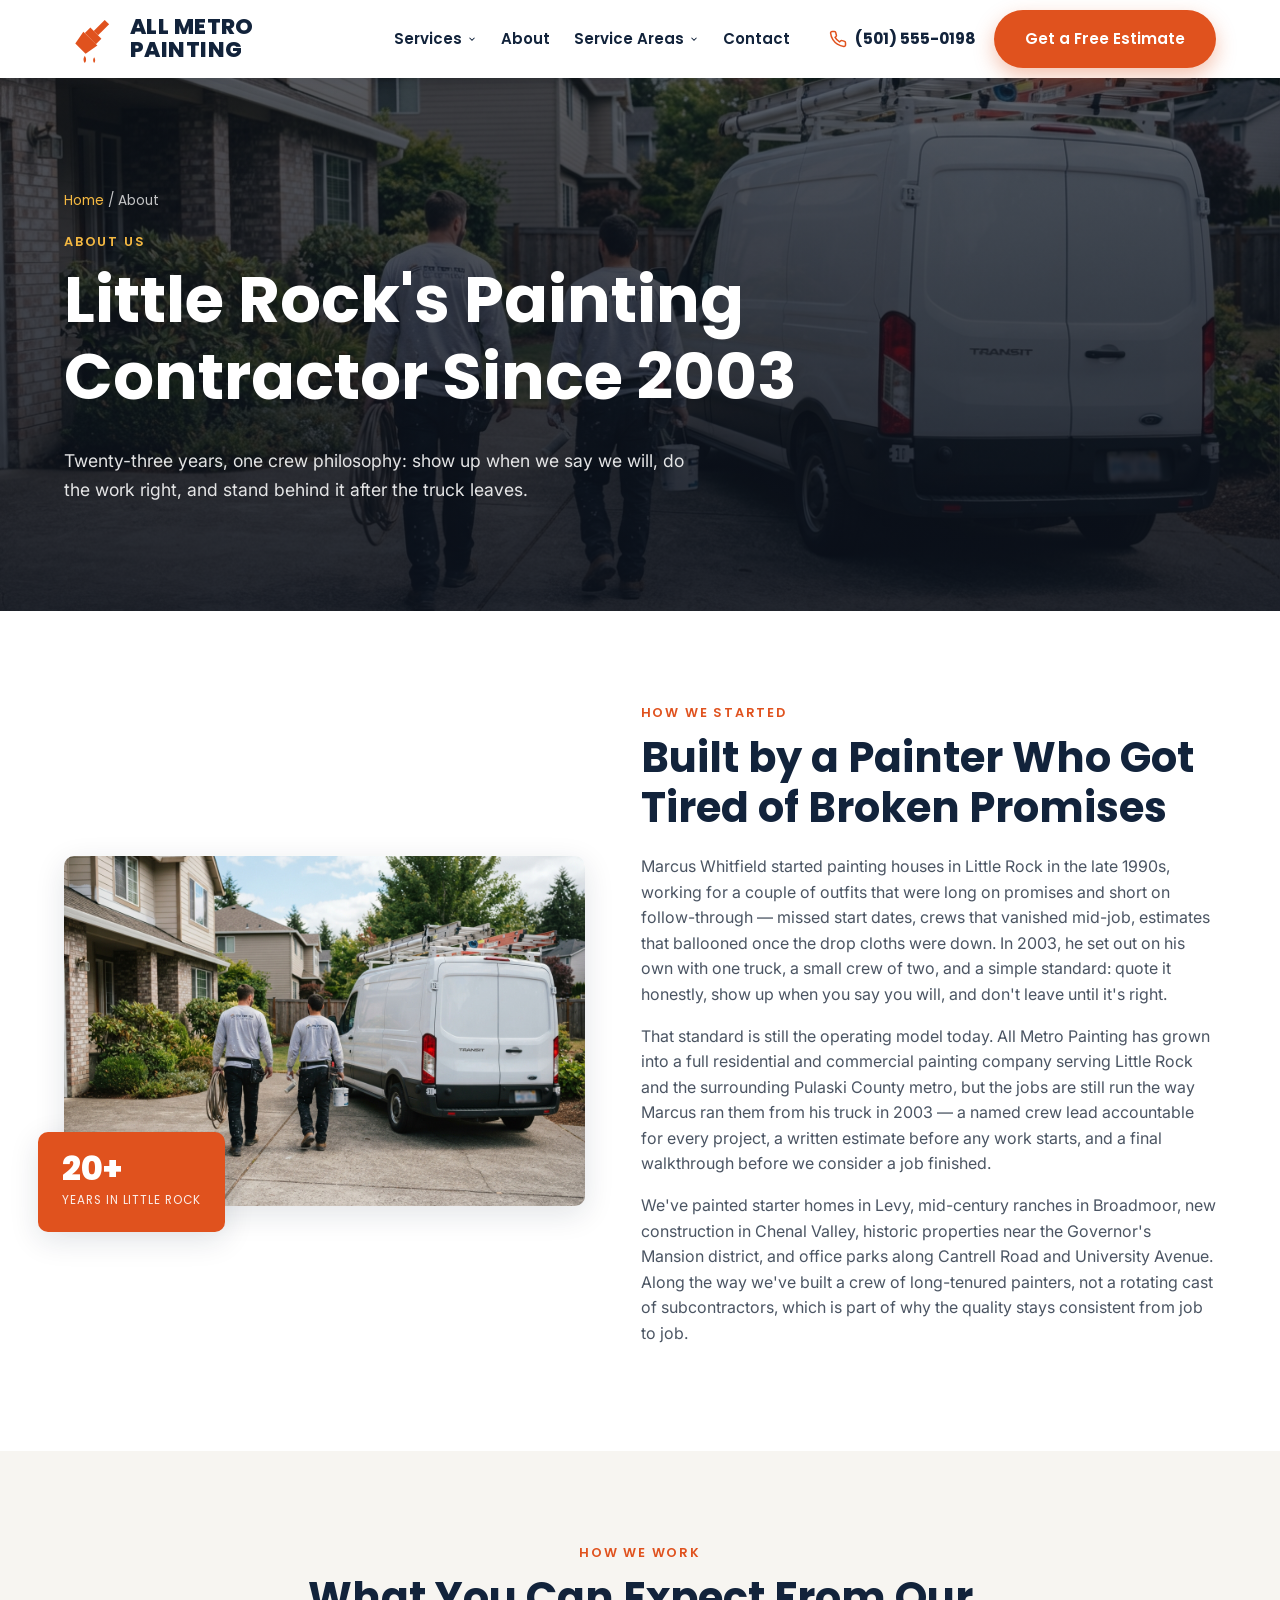
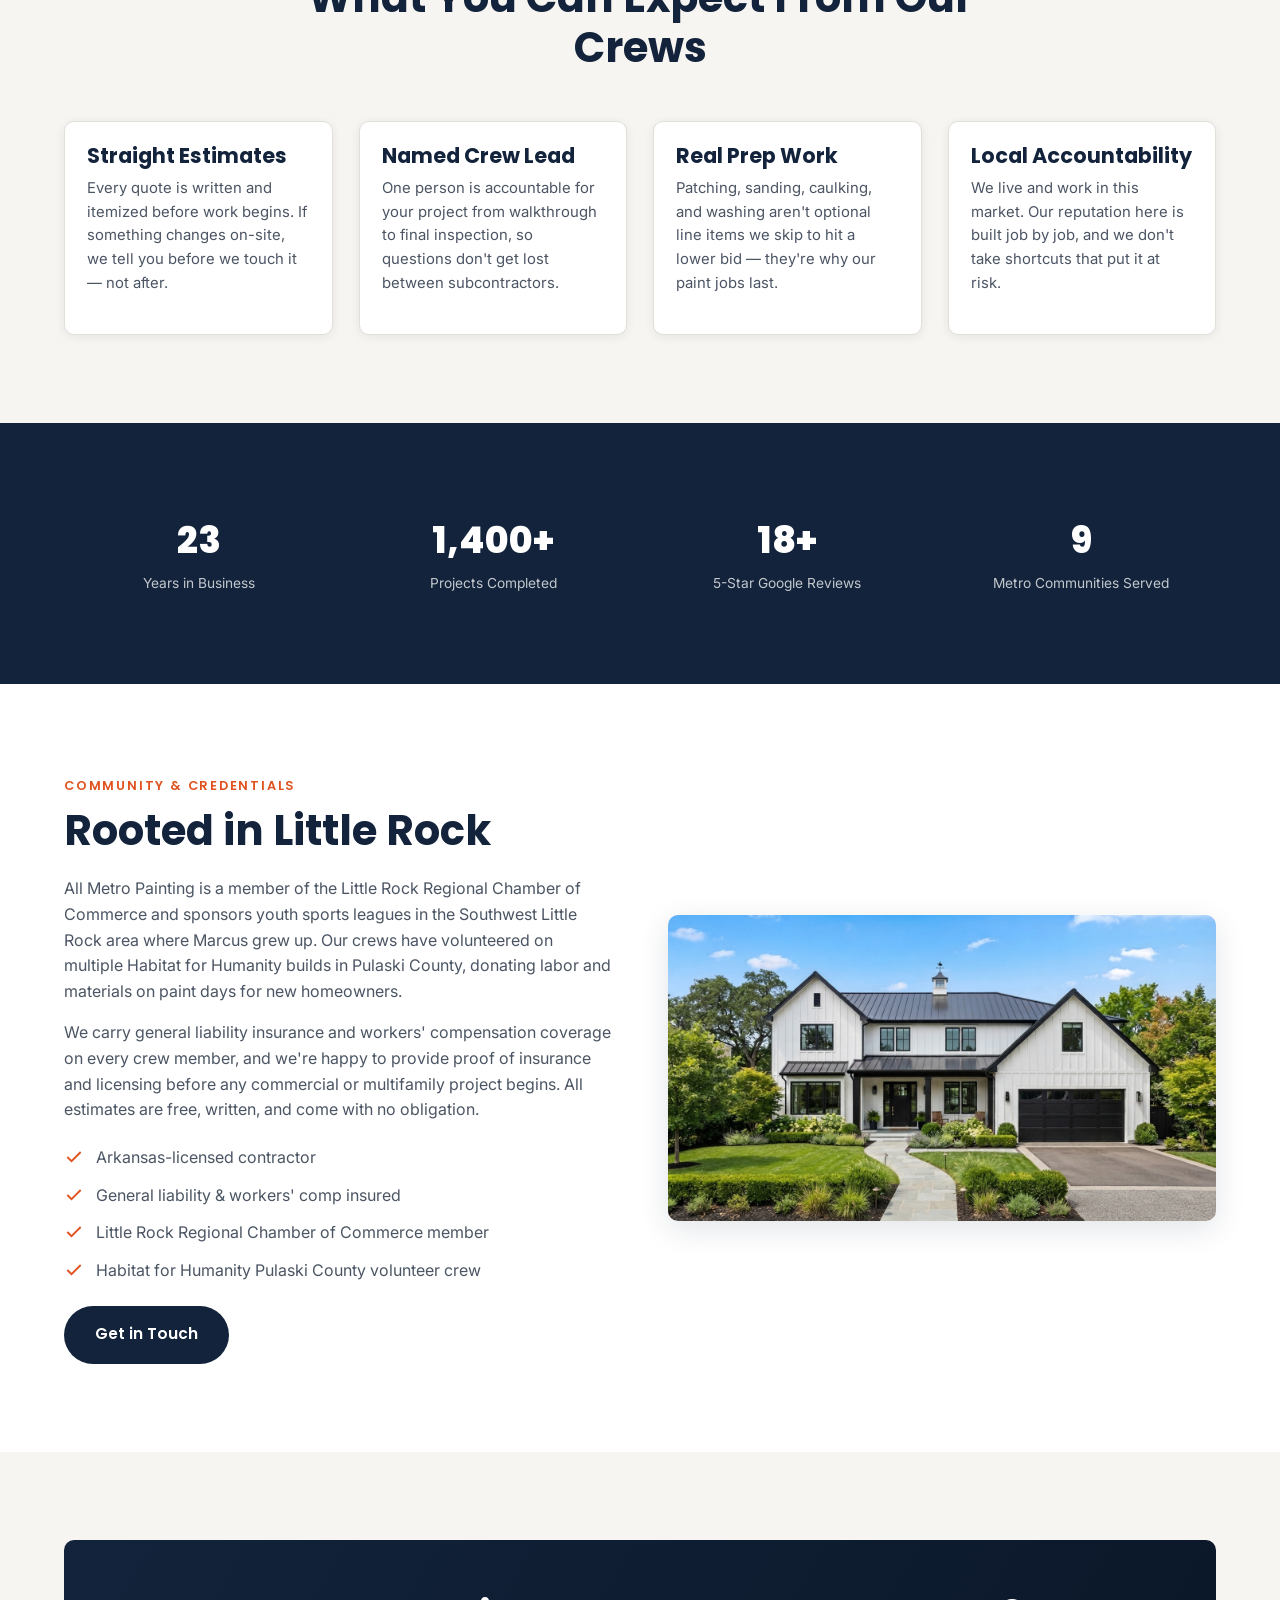
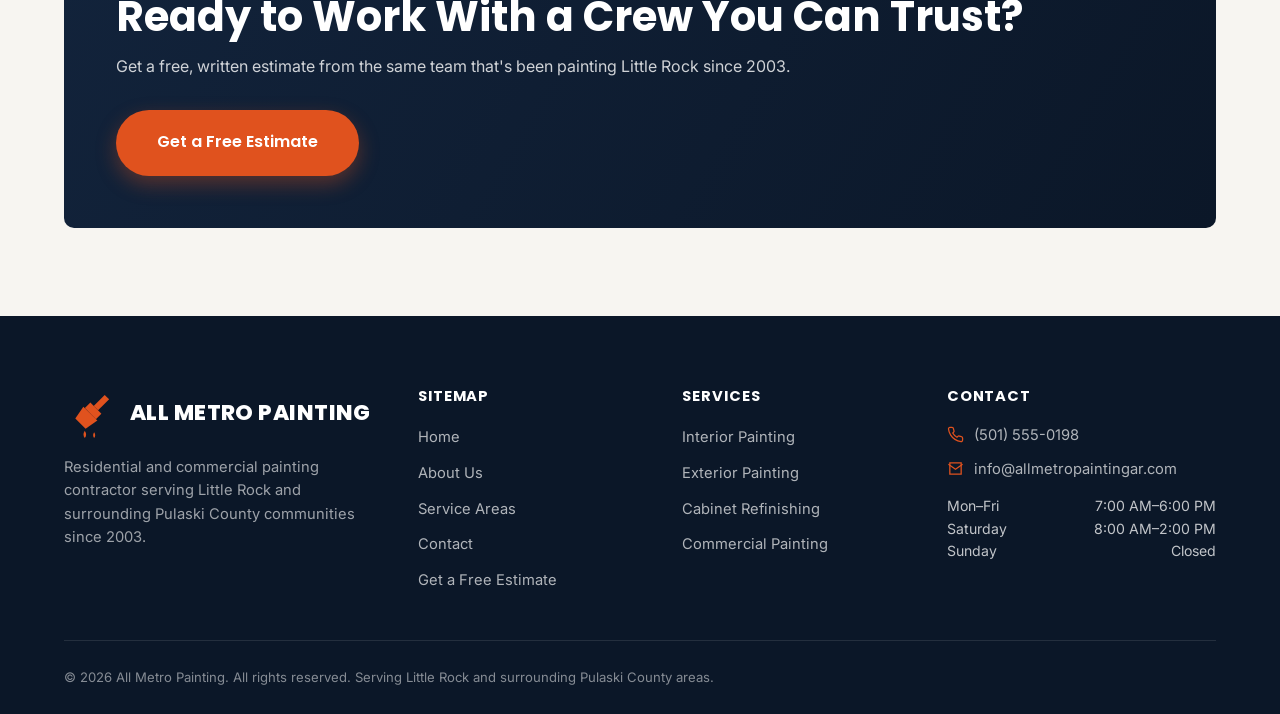
==== commit 82c8fbf7: "Add files via upload updated logo and hero image" ====
--- a/about.html
+++ b/about.html
@@ -17,13 +17,14 @@
     <a href="index.html" class="brand" aria-label="All Metro Painting home">
       <svg class="brand-icon" viewBox="0 0 100 100" xmlns="http://www.w3.org/2000/svg" aria-hidden="true">
         <g transform="rotate(45 50 50)">
-          <rect class="brush-body" x="45" y="6" width="10" height="40" rx="3"/>
-          <rect class="brush-body" x="40" y="46" width="20" height="14" rx="3"/>
-          <path class="brush-body" d="M39 60 L61 60 L57 80 Q50 87 43 80 Z"/>
+          <rect class="brush-body" x="44" y="4" width="12" height="30"/>
+          <rect class="brush-body" x="35" y="34" width="30" height="15"/>
+          <path class="brush-body" d="M31 49 L69 49 L64 76 L36 76 Z"/>
         </g>
-        <path class="drip" d="M50 85 Q56 92 50 97 Q44 92 50 85 Z"/>
+        <path class="drip" d="M40 82 Q45 90 40 96 Q35 90 40 82 Z"/>
+        <path class="drip" d="M58 85 Q62 91 58 96 Q54 91 58 85 Z"/>
       </svg>
-      <span class="brand-word">ALL METRO PAINTING<span>Little Rock, Arkansas</span></span>
+      <span class="brand-word">ALL METRO PAINTING</span>
     </a>
     <nav aria-label="Primary">
       <ul class="nav-links">
@@ -77,7 +78,7 @@
       </a>
       <a href="#" class="btn btn-accent" data-open-quote="">Get a Free Estimate</a>
       <button class="nav-toggle" aria-label="Open menu">
-        <svg viewBox="0 0 24 24" fill="none" stroke="currentColor" stroke-width="2"><line x1="3" y1="6" x2="21" y2="6"/><line x1="3" y1="12" x2="21" y2="12"/><line x1="3" y1="18" x2="21" y2="18"/></svg>
+        <svg viewBox="0 0 24 24" fill="currentColor"><circle cx="12" cy="5" r="1.8"/><circle cx="12" cy="12" r="1.8"/><circle cx="12" cy="19" r="1.8"/></svg>
       </button>
     </div>
   </div>
@@ -86,7 +87,7 @@
 <div class="drawer-backdrop"></div>
 <div class="mobile-drawer">
   <div class="mobile-drawer-head">
-    <span class="brand-word" style="color:var(--navy)">ALL METRO<span>Little Rock, Arkansas</span></span>
+    <span class="brand-word" style="color:var(--navy)">ALL METRO</span>
     <button class="modal-close drawer-close" aria-label="Close menu">
       <svg viewBox="0 0 24 24" fill="none" stroke="currentColor" stroke-width="2"><line x1="18" y1="6" x2="6" y2="18"/><line x1="6" y1="6" x2="18" y2="18"/></svg>
     </button>
@@ -186,7 +187,7 @@
   <div class="container stat-band">
     <div class="stat"><span class="num">23</span><span class="lbl">Years in Business</span></div>
     <div class="stat"><span class="num">1,400+</span><span class="lbl">Projects Completed</span></div>
-    <div class="stat"><span class="num">187+</span><span class="lbl">5-Star Google Reviews</span></div>
+    <div class="stat"><span class="num">18+</span><span class="lbl">5-Star Google Reviews</span></div>
     <div class="stat"><span class="num">9</span><span class="lbl">Metro Communities Served</span></div>
   </div>
 </section>
@@ -232,15 +233,16 @@
     <div class="footer-grid">
       <div class="footer-brand">
         <a href="index.html" class="brand">
-          <svg class="brand-icon" viewBox="0 0 100 100" xmlns="http://www.w3.org/2000/svg" aria-hidden="true" width="42" height="42">
+          <svg class="brand-icon" viewBox="0 0 100 100" xmlns="http://www.w3.org/2000/svg" aria-hidden="true" width="52" height="52">
             <g transform="rotate(45 50 50)">
-              <rect class="brush-body" x="45" y="6" width="10" height="40" rx="3"/>
-              <rect class="brush-body" x="40" y="46" width="20" height="14" rx="3"/>
-              <path class="brush-body" d="M39 60 L61 60 L57 80 Q50 87 43 80 Z"/>
+              <rect class="brush-body" x="44" y="4" width="12" height="30"/>
+              <rect class="brush-body" x="35" y="34" width="30" height="15"/>
+              <path class="brush-body" d="M31 49 L69 49 L64 76 L36 76 Z"/>
             </g>
-            <path class="drip" d="M50 85 Q56 92 50 97 Q44 92 50 85 Z"/>
+            <path class="drip" d="M40 82 Q45 90 40 96 Q35 90 40 82 Z"/>
+            <path class="drip" d="M58 85 Q62 91 58 96 Q54 91 58 85 Z"/>
           </svg>
-          <span class="brand-word">ALL METRO PAINTING<span>Little Rock, Arkansas</span></span>
+          <span class="brand-word">ALL METRO PAINTING</span>
         </a>
         <p>Residential and commercial painting contractor serving Little Rock and surrounding Pulaski County communities since 2003.</p>
       </div>
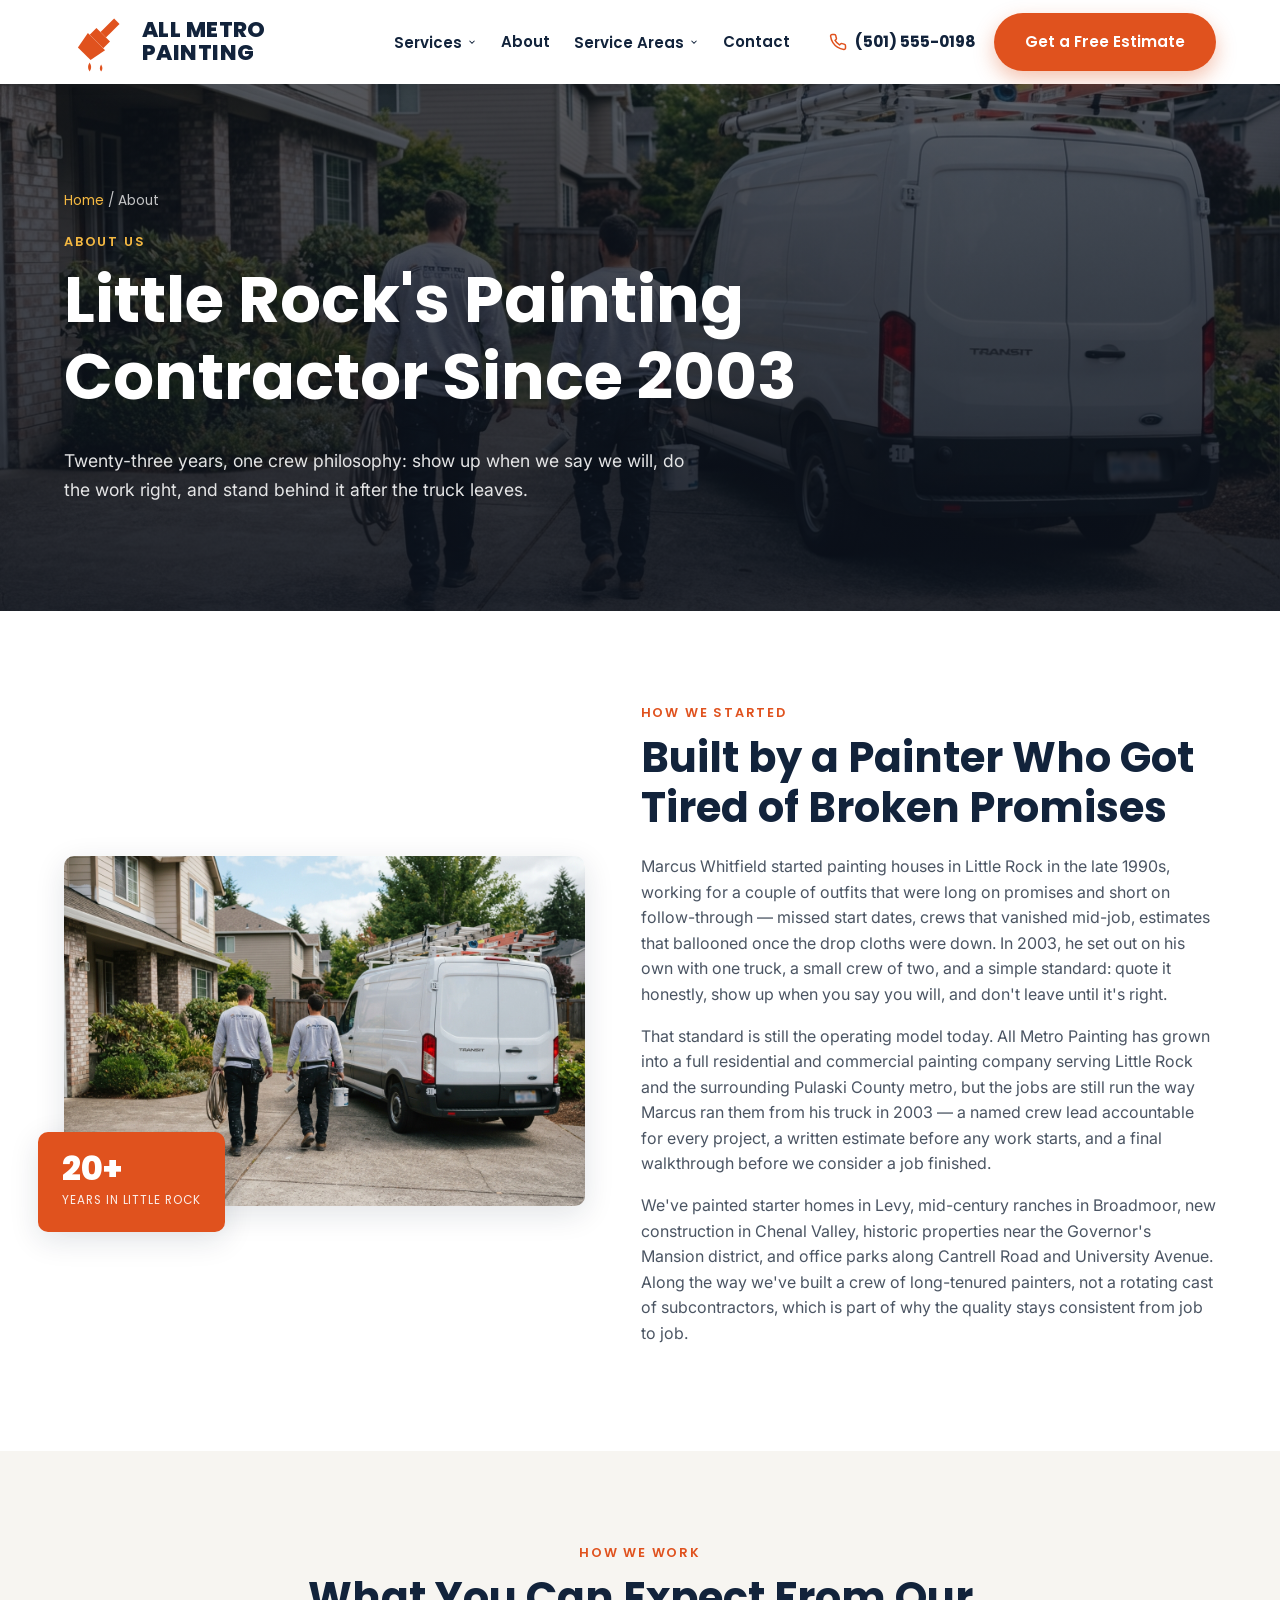
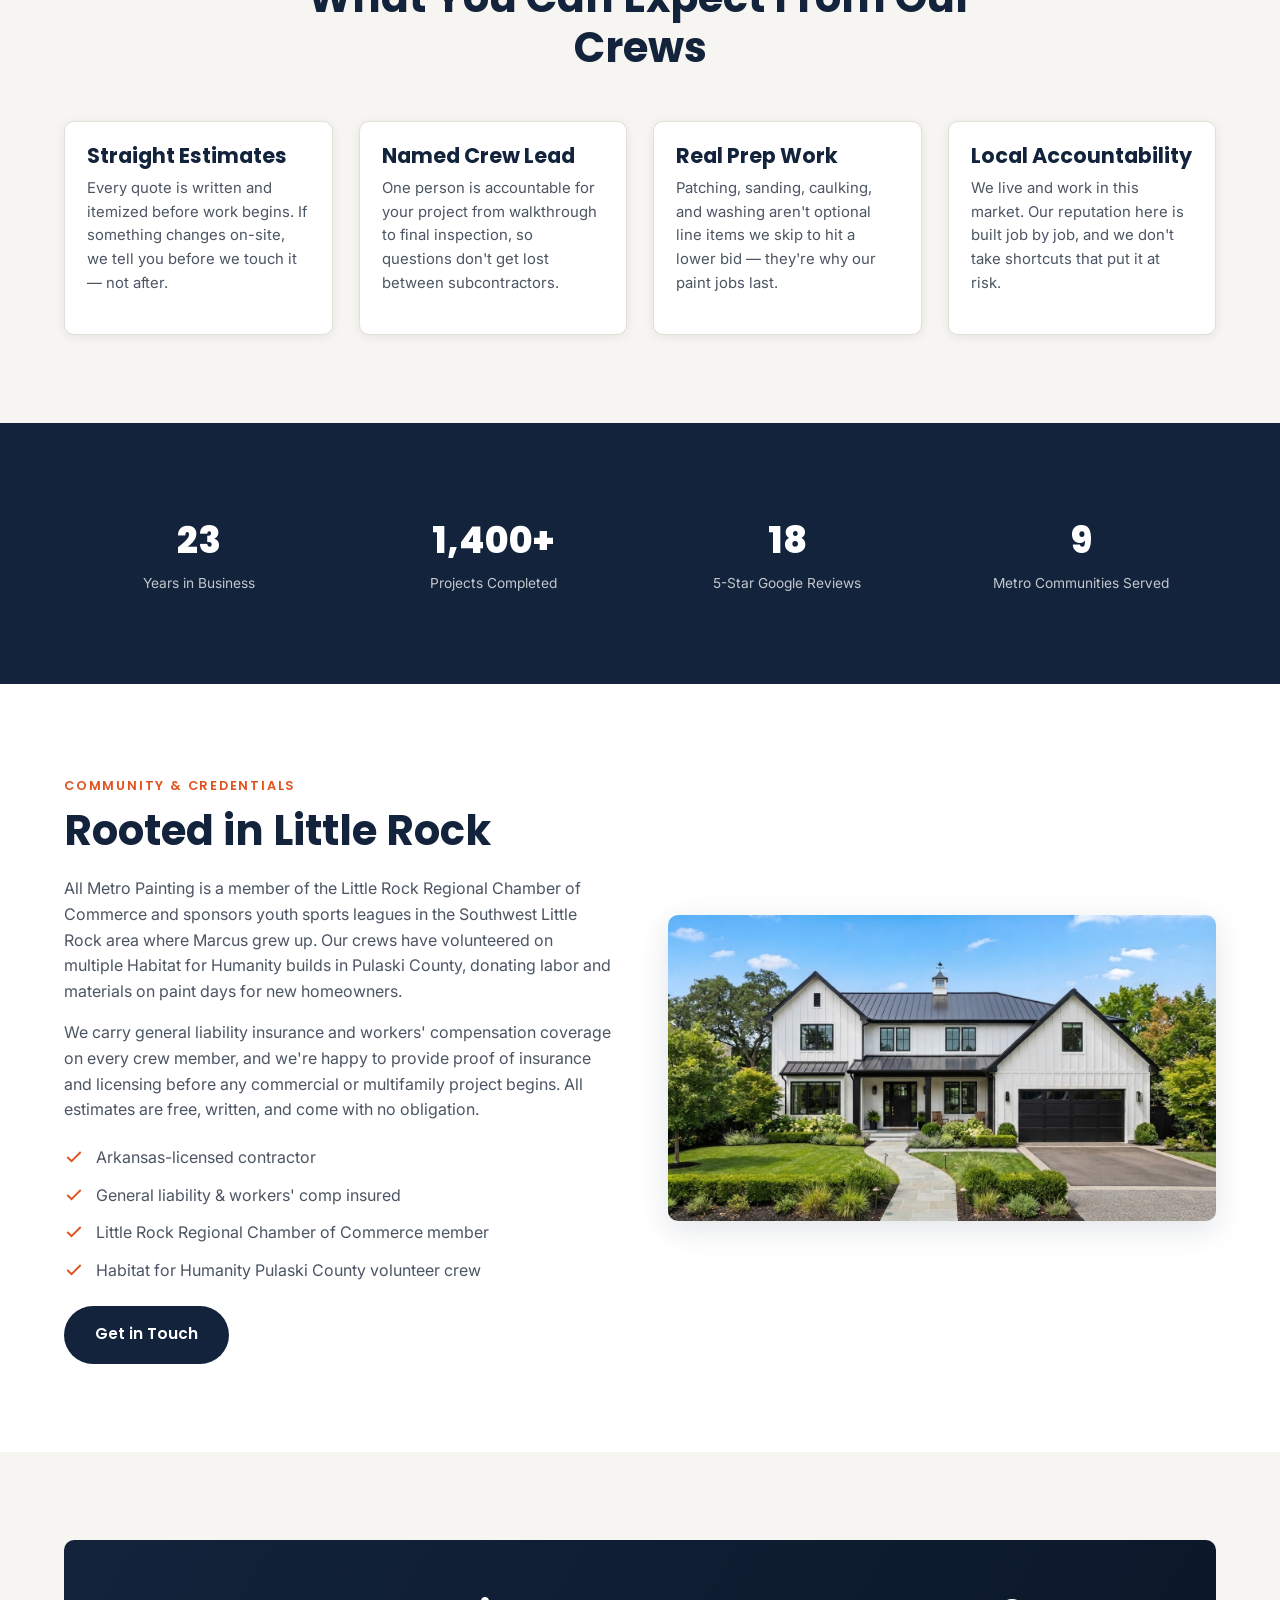
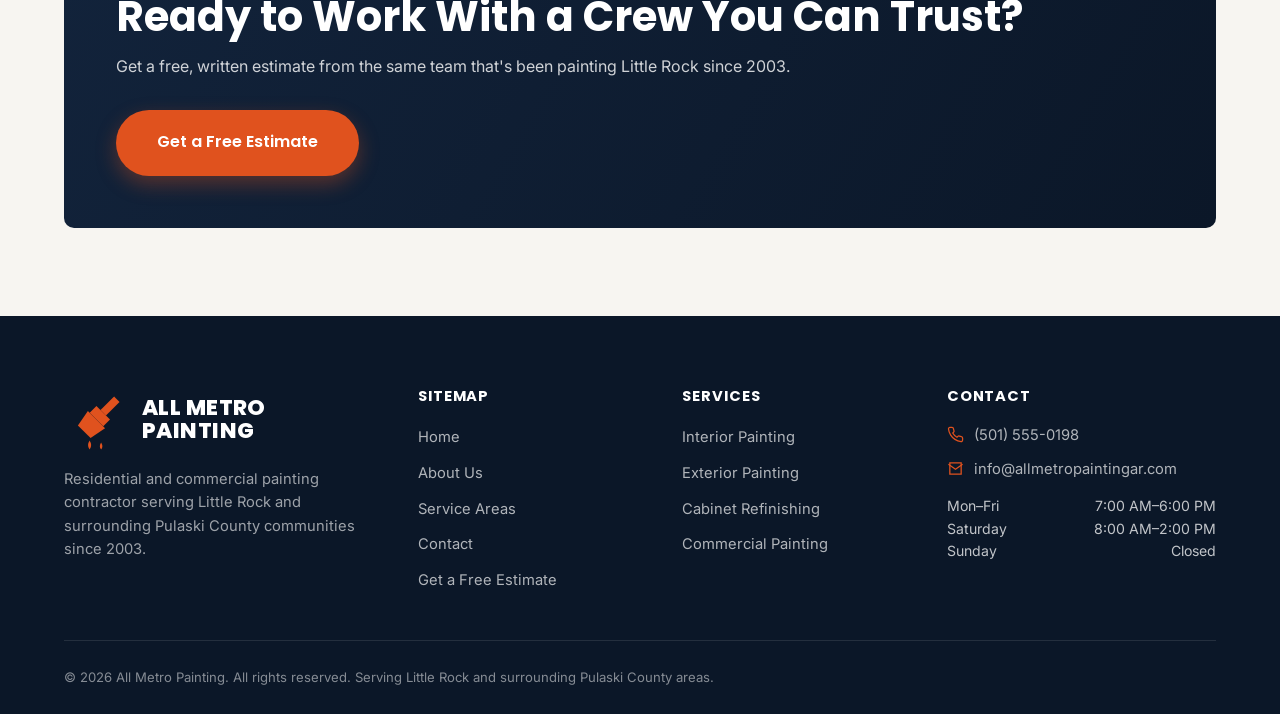
==== commit 81fcafea: "Add files via upload" ====
--- a/about.html
+++ b/about.html
@@ -187,7 +187,7 @@
   <div class="container stat-band">
     <div class="stat"><span class="num">23</span><span class="lbl">Years in Business</span></div>
     <div class="stat"><span class="num">1,400+</span><span class="lbl">Projects Completed</span></div>
-    <div class="stat"><span class="num">18+</span><span class="lbl">5-Star Google Reviews</span></div>
+    <div class="stat"><span class="num">18</span><span class="lbl">5-Star Google Reviews</span></div>
     <div class="stat"><span class="num">9</span><span class="lbl">Metro Communities Served</span></div>
   </div>
 </section>
--- a/css/style.css
+++ b/css/style.css
@@ -164,7 +164,7 @@
   align-items: center;
   gap: 14px;
 }
-.brand-icon { width: 52px; height: 52px; flex-shrink: 0; }
+.brand-icon { width: 64px; height: 64px; flex-shrink: 0; }
 .brand-icon .drip { fill: var(--accent); }
 .brand-icon .brush-body { fill: var(--accent); }
 .brand-icon .brush-outline { stroke: var(--white); }
@@ -290,12 +290,23 @@
 
 .nav-toggle {
   display: none;
-  background: none;
-  border: none;
-  width: 40px; height: 40px;
-  color: var(--white);
-}
-.site-header.is-solid .nav-toggle, .site-header.nav-solid .nav-toggle { color: var(--navy); }
+  background: rgba(255,255,255,.16);
+  border: 1px solid rgba(255,255,255,.32);
+  border-radius: 50%;
+  width: 42px; height: 42px;
+  color: var(--white);
+  backdrop-filter: blur(6px);
+  -webkit-backdrop-filter: blur(6px);
+  transition: background .2s ease, border-color .2s ease;
+}
+.nav-toggle svg { width: 20px; height: 20px; }
+.nav-toggle:hover { background: rgba(255,255,255,.28); }
+.site-header.is-solid .nav-toggle, .site-header.nav-solid .nav-toggle {
+  color: var(--navy);
+  background: var(--offwhite);
+  border-color: var(--border);
+}
+.site-header.is-solid .nav-toggle:hover, .site-header.nav-solid .nav-toggle:hover { background: var(--gray-200); }
 
 /* ==========================================================================
    Hero
@@ -719,13 +730,19 @@
   .process-grid, .stat-band { grid-template-columns: 1fr; }
   .footer-grid { grid-template-columns: 1fr; }
   .cta-band { flex-direction: column; align-items: flex-start; }
-  .hero-content { padding-bottom: 2.5rem; padding-top: 120px; }
-  .hero { align-items: flex-start; }
-  .hero h1 { font-size: 2rem; }
-  .hero-sub { font-size: 1rem; }
+  .hero { align-items: stretch; }
+  .hero-content {
+    display: flex;
+    flex-direction: column;
+    padding-bottom: 2rem;
+    padding-top: 96px;
+  }
+  .hero h1 { font-size: 1.3rem; line-height: 1.15; margin-bottom: .35em; }
+  .hero-sub { font-size: .92rem; margin-bottom: 0; }
+  .hero-ctas { margin-top: auto; padding-top: 28px; margin-bottom: 1rem; }
   .brand-word { font-size: 1.05rem; }
   .brand-word span { font-size: .55rem; }
-  .brand-icon { width: 40px; height: 40px; }
+  .brand-icon { width: 50px; height: 50px; }
   .page-header { padding: 150px 0 60px; }
 }
 
